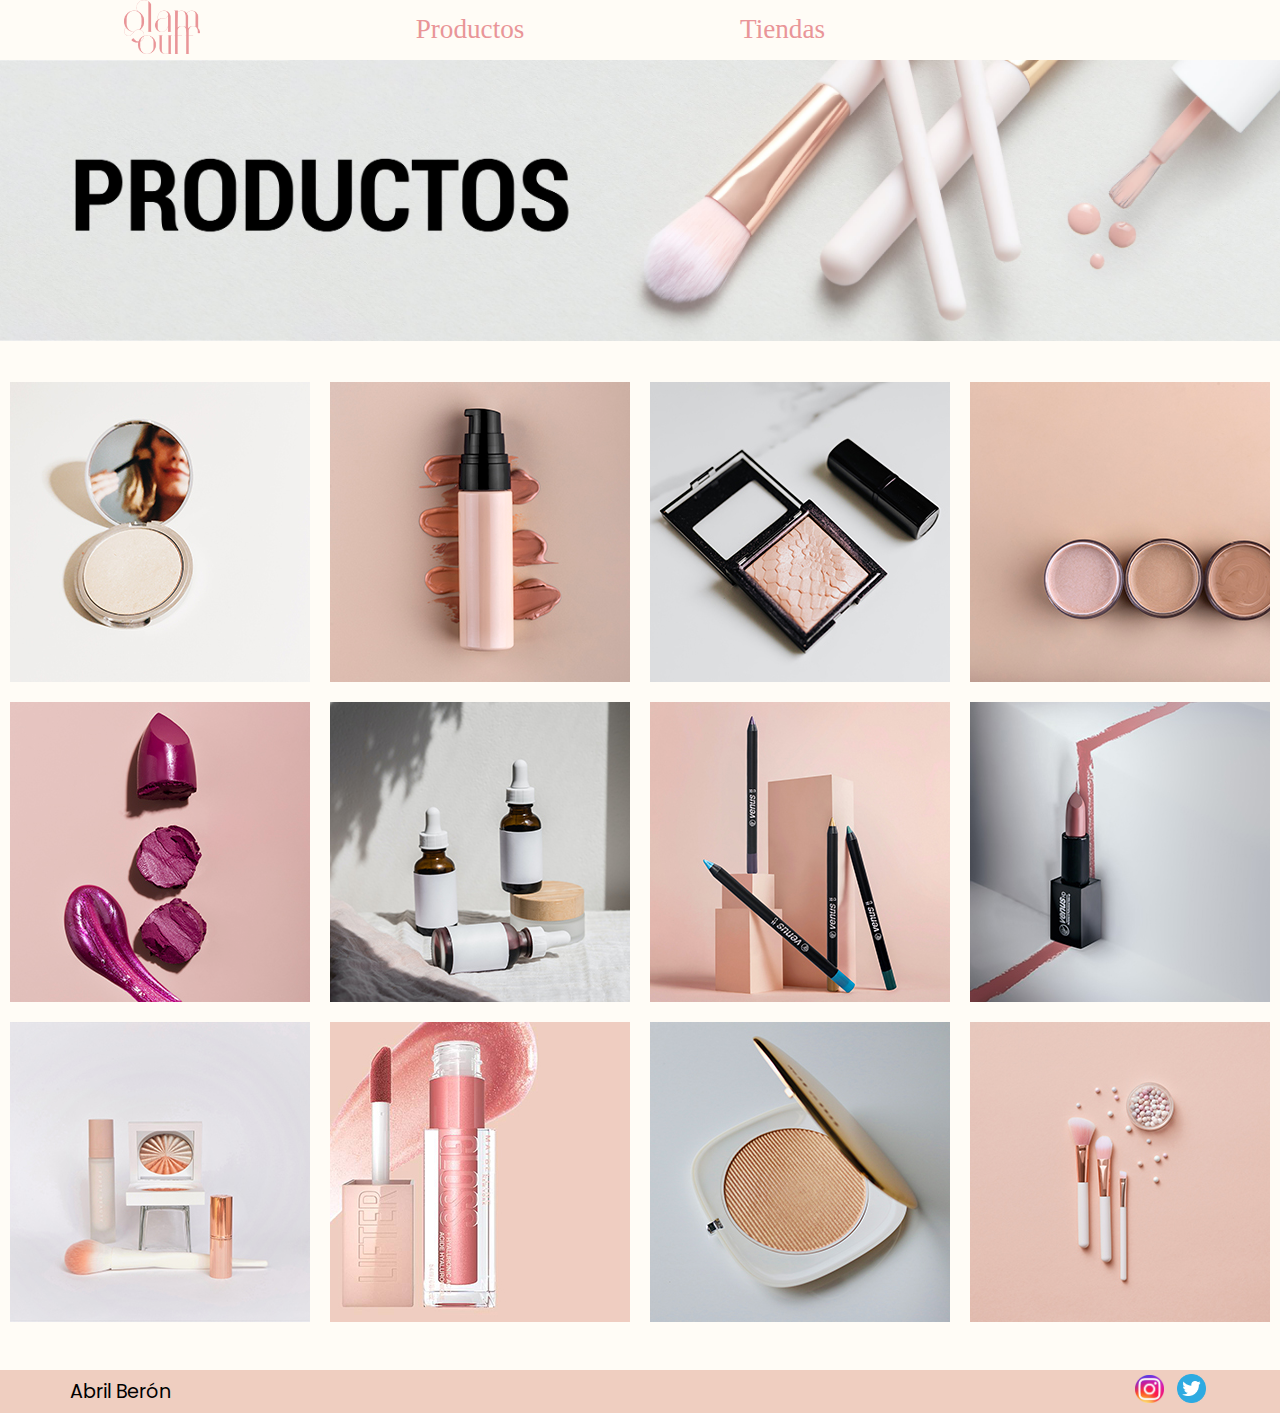
==== productos.html @ c3d4a9b3 "Update productos.html" ====
<!DOCTYPE html>
<html lang="en">
<head>
  <title>Productos</title>
  <meta charset="UTF-8">
  <meta http-equiv="X-UA-Compatible" content="IE=edge">
  <meta name="viewport" content="width=device-width, initial-scale=1.0">
  <link rel="stylesheet" href="https://cdnjs.cloudflare.com/ajax/libs/font-awesome/4.7.0/css/font-awesome.min.css">
  <link href="css/lightbox.css" rel="stylesheet" />
  <link href="css/lightbox.min.css" rel="stylesheet" />
  <link rel="stylesheet" type="text/css" href="css/estilos.css">
</head>

<body>
  <header class="header2">  

    <div class="logo2"><a href="index.html"><img src="imagenes/logo_glam.png" alt="logo"></a></div>

    <nav class="navbar2" id="navegador"> 
      <a href="javascript:void(0);" class="icon" onclick="myFunction()"><i class="fa fa-bars"></i></a>
      
      <ul><li><a class= "productos" href="productos.html">Productos</a></li></ul>
      <ul> <li><a class= "consejos" href="tiendas.html">Tiendas</a></li></ul>
       
     </nav> 

  </header> 

  <section class="main3">

    <div>
      <img class="banner3" src="imagenes/banner2_Mesa de trabajo 1 copia.jpg">
    </div>

    <article>
    <div class="galeria2">
      
        <a class="example-image-link" href="imagenes/normal/foto1.jpg" data-lightbox="example-set" data-title="STUDIO FIX POWDER PLUS FOUNDATION"><img class="example-image" src="imagenes/chicas/opt1.jpg" alt=""/></a>
        <a class="example-image-link" href="imagenes/normal/foto2.jpg" data-lightbox="example-set" data-title="PRO LONGWEAR CONCEALER"><img class="example-image" src="imagenes/chicas/opt10.jpg" alt="" /></a>
        <a class="example-image-link" href="imagenes/normal/foto3.jpg" data-lightbox="example-set" data-title=""><img class="example-image" src="imagenes/chicas/opt5.jpg" alt="" /></a>
        <a class="example-image-link" href="imagenes/normal/foto4.jpg" data-lightbox="example-set" data-title=""><img class="example-image" src="imagenes/chicas/opt12.jpg" alt="" /></a>
        <a class="example-image-link" href="imagenes/normal/foto5.jpg" data-lightbox="example-set" data-title="SUPER STAY VINYL INK"><img class="example-image" src="imagenes/chicas/opt11.jpg" alt=""/></a>
        <a class="example-image-link" href="imagenes/normal/foto6.jpg" data-lightbox="example-set" data-title="LIGHTFUL HYDRATION SKIN LOTION"><img class="example-image" src="imagenes/chicas/opt7.jpg" alt="" /></a>
        <a class="example-image-link" href="imagenes/normal/foto7.jpg" data-lightbox="example-set" data-title="PRO LONGWEAR EYE LINER"><img class="example-image" src="imagenes/chicas/opt9.jpg" alt="" /></a>
        <a class="example-image-link" href="imagenes/normal/foto8.jpg" data-lightbox="example-set" data-title="RETRO MATTE LIPSTICK"><img class="example-image" src="imagenes/chicas/opt8.jpg" alt="" /></a>
        <a class="example-image-link" href="imagenes/normal/foto9.jpg" data-lightbox="example-set" data-title="SKINCARE SET"><img class="example-image" src="imagenes/chicas/opt14.jpg" alt=""/></a>
        <a class="example-image-link" href="imagenes/normal/foto10.jpg" data-lightbox="example-set" data-title="LIFTER GLOSS PINK"><img class="example-image" src="imagenes/chicas/opt13.jpg" alt="" /></a>
        <a class="example-image-link" href="imagenes/normal/foto11.jpg" data-lightbox="example-set" data-title="HIGHLIGHTER 001 CHAMPAGNE"><img class="example-image" src="imagenes/chicas/opt6.jpg" alt="" /></a>
        <a class="example-image-link" href="imagenes/normal/foto12.jpg" data-lightbox="example-set" data-title="SET DE BROCHAS"><img class="example-image" src="imagenes/chicas/opt2.jpg" alt="" /></a>
      
        
    </div>
    </article>
    
  </section>

  <footer class="footer">  
      <div class="firma">
        <p>Abril Berón</p>  
      </div>
        
    <div class="redes">
      <ul class="redes2">
        <a href="#"><img src="imagenes/instagram.png" alt="Instagram"></a>
        <a href="#"><img src="imagenes/twitter.png" alt="Twitter"></a>
      </ul>
    </div>
  
  </footer>

<script src="js/lightbox-plus-jquery.min.js"></script>
</body>
<script type="text/javascript">
  function myFunction(){
      let x = document.getElementById("navegador");
      if (x.className !== "navbar2 responsive") {
          x.className = "navbar2 responsive";
      } else {
          x.className = "navbar2";
      }
  }
</script>
</html>
---- css/estilos.css ----
@import url('https://fonts.googleapis.com/css2?family=Open+Sans&display=swap');
@import url('https://fonts.googleapis.com/css2?family=Poppins:wght@200;300&display=swap');


*{
  box-sizing: border-box;
  margin: 0;
  padding: 0;
}

html{
  height: 100%;
}

body{
  font-family: 'Open Sans', sans-serif;
  font-size: 1.2rem;
  min-height: 100%; 
  background-color: #FFFCF6;
}


.navbar{
  grid-area: navbar;
  flex-direction: row;
}

.main {
  grid-area: main;
  
  display: grid;
	
    grid-template-columns: 50% 50%;
    grid-template-rows: 280px auto;
    grid-template-areas: 

    "slider slider"
    "png caja3";
}

.footer{
  grid-area: footer;
  background-color: #EFCEC0;
  
  display: grid;
	  grid-template-columns: 50% 50%;
    grid-template-areas: 
    "firma redes";
}

a {
    text-decoration: none;
}


nav ul li a {
    color: #E99598;
    font-size: 1.7rem;
    font-family: 'Cormorant', serif;
    font-weight: lighter;
    align-items: center;
}

.navbar2 a:hover {
    color:#F5E1CE;
}

.navbar {
    padding: 0px;
    align-items: center;
    text-align: center;
    
    
    display: grid;
	  grid-template-columns: 50% 50%;
    grid-template-areas: 
    "productos consejos";
}

.productos {
  grid-area: productos;
}

.consejos {
  grid-area: consejos;
  margin-right: 100%;
}

nav ul li {
    display: contents;
    text-align: center;
}

.slider {
    text-align: center;
    justify-content: center;
    
    display: block;
    width: 100%;
    
    align-items: center;
    grid-area: slider;
}

.maquillaje {
  width: 1300px;
}

.png {
  
  grid-area: png;
 margin-left: auto;
}

.png img {
  width: 45%;
 
}

.caja3 {
  grid-area: caja3;
  
}

.info {
  width: 56%;
  margin-top: 3em;
}

h2 {
  text-align: left;
  font-family: 'Cormorant', serif;
  color: #E99598;
  font-size: 2em;
  font-weight: lighter;
}

.texto1{
  color: black;
  font-size: 18px;
  font-family: 'Poppins', sans-serif;
  text-align: justify;
  margin-top: 15px;
  margin-bottom: 5px;
   
}


.redes {
  grid-area: redes;
 
}

.redes2 {
  float: right;
  margin-right: 70px;
}

footer {
    display: block;
    align-items: center;
}

.firma {
  grid-area: firma;
  float: left;
  margin-left: 70px;
  font-family: 'Poppins', sans-serif;
}

p {
  display: inline-block;
}

footer div ul a img {
    max-width: 1.8rem;
    width: 100%;
    height: auto;
    margin: 4px;
}



.banner3 {
  width: 100%;
}

.maps {
  text-align: center;
  justify-content: center;
  margin-top: 20px;
}

.main3 {
  display: flex;
  flex-direction: column;
}


.header2{
  padding: 0px;
  align-items: center;
  text-align: center;
  height: fit-content;
  
  display: grid;
  grid-template-columns: 200px auto;
  grid-template-areas: 
  "logo navbar";
}

.logo2 {
  grid-area: logo;
  width: 38%;
  margin-left: auto;
}

.logo2 a img{
  width: 100%;
}

.navbar2{
  grid-area: navbar;
  padding: 0px;
  align-items: center;
  text-align: center;
  
  
  display: grid;
  grid-template-columns: 50% 50%;
  grid-template-areas: 
  "productos consejos";
}


.formulario {
  margin-top: 2%;
  text-align: center;
  justify-content: center;
  display: block;
}

input[type="text"] {
  width: 22%;
  height: 33px;
  border-radius: 4px;
  
}

label{
  font-family: 'Cormorant', serif;
  font-weight: lighter;
  font-size: 25px;
  
}

button{
  width: 9%;
  height: 33px;
  font-size: 17px;
  font-family: 'Poppins', sans-serif;
  background-color: #EFCEC0;
  border-radius: 4px;
}

button:hover {
  color:#F5E1CE;
}


.icon {
  display: none;
}

.galeria2 {

  margin: 0;
  padding: 0;
  width: 100%;
  list-style: none;
  display: flex;
  justify-content: center;
  flex-wrap: wrap;
  margin-top: 25px;
  margin-bottom: 3%;
}

.galeria2 img {
    display: block;
    margin: 10px;
}
















@media (min-width: 576px) and (max-width: 767px) {
    .fa-navicon:before, .fa-reorder:before, .fa-bars:before {
        content: "\f0c9";
        color: #E99598;
        font-size: 27px;
    }

    header {
      flex-wrap: wrap;
      }
  
      nav ul {
          display: none;
      }
  
      .icon { 
          display: block; 
          text-align: center;
          margin-left: auto;
          margin-right: 35%;
      }
  
      header a {
          flex: 1 0 50%;
      }
  
      header nav {
          flex-basis: 100%;
      }
  
      nav.responsive ul {
          display: flex;
          flex-direction: column;
          width: 100%;
          text-align: justify;
      }
  
      #navegador ul li {
          margin: 6px;
      }
  
      header ul li a {
          font-size: 1rem;
          margin-left: -15px;
      }


    .consejos {
      margin-right: 0%;
    }

   
  
  .logo2 {
    grid-area: logo;
    margin: auto;
  }
  
  .logo2 a img{
    width: 100%;
  }

  .header2{
    padding: 0px;
    align-items: center;
    text-align: center;
    height: fit-content;
    
    display: grid;
    grid-template-columns: 300px auto;
    grid-template-areas: 
    "logo navbar";
  }
  
  .navbar2 {
    grid-area: navbar;
    padding: 0px;
    align-items: center;
    text-align: center;
    
    
    display: grid;
    grid-template-columns: 100%;
    grid-template-areas: 
    "productos"
    "consejos";
  }  

  
  .contenedor{

    grid-template: 
    "header" auto
    "main"  auto
    "footer"  120px /
    100%;
  }
 


  .main {
    grid-area: main;
    
    display: grid;
    column-gap: 5px;
      grid-template-columns: 100%;
      grid-template-rows: 280px auto;
      grid-template-areas: 
  
      "slider"
      "caja3"
      "png";
  }
  
  .footer{
    grid-area: footer;
    background-color: #EFCEC0;
    
    display: grid;
      grid-template-columns: 100%;
      grid-template-areas: 
      "firma"
      "redes";
      place-items: center;
  }
  
  a {
      text-decoration: none;
  }
  
 
  
  nav ul li {
      display: contents;
      text-align: center;
  }
  
  .slider {
      text-align: center;
      justify-content: center;
      
      display: block;
      width: 100%;
      
      align-items: center;
      grid-area: slider;
  }
  
  .maquillaje {
    width: 1341px;
  }

  .png {
  
    grid-area: png;
    margin-left: auto;
    width: 90%;
  }
  
  .png img {
    width: 100%;
    margin-right: 0px;
    display: grid;
  }


  .caja3 {
    grid-area: caja3;
    
  }
  
  .info {
    width: 100%;
    margin-top: 1em;
  }
  
  h2 {
    text-align: center;
    font-size: 60px;
  }
  
  .texto1{
    color: black;
    font-size: 23px;
    font-family: 'Poppins', sans-serif;
    text-align: justify;
    width: 100%;
    padding-left: 50px;
    padding-right: 50px;
    margin-top: 25px;
    margin-bottom: 35px;
    
  }
  
  
  .redes {
    grid-area: redes;
   
  }
  
  .redes2 {
    float: none;
    margin-right: 0px;
  }
  
  footer {
      display: block;
      align-items: center;
  }
  
  .firma {
    grid-area: firma;
    float: none;
    margin-left: 0px;
    font-family: 'Poppins', sans-serif;
    font-size: 29px;
    margin-top: 7px;
  }
  
  footer div ul a img {
      max-width: 3rem;
      width: 100%;
      height: auto;
      margin: 4px;
  }

  .galeria2 div {
    display: flex;
    flex-direction: column;
    text-align: center;
    
  }


  .banner3 {
    width: 100%;
  }
  
  .maps {
    text-align: center;
    justify-content: center;
    margin-top: 20px;
  }
  
  .main3 {
    display: flex;
    flex-direction: column;
  }
  
  


  .formulario {
    margin-top: 5%;
    text-align: center;
    justify-content: center;
    display: flex;
    flex-direction: column;
    vertical-align: center;
    align-items: center;
    margin-bottom: 4%;
  }
  
  input[type="text"] {
    width: 100%;
    height: 37px;
    border-radius: 4px;
    display: flex;
    margin: 0px;
    margin-bottom: 2%;
    margin-top: 2%;
  }
  
  label{
    font-family: 'Cormorant', serif;
    font-weight: lighter;
    font-size: 29px;
  }
  
  button{
    width: 33%;
    height: 37px;
    font-size: 20px;
    font-family: 'Poppins', sans-serif;
    background-color: #EFCEC0;
    border-radius: 4px;
    text-align: center;
  }



}






@media (min-width: 768px) and (max-width: 991px){

  .contenedor{

    grid-template: 
    "header   navbar"   80px
    "main    main"     auto
    "footer   footer"   50px /
     30%    70%;
  }

  .main {
    grid-area: main;
    
    display: grid;
    
      grid-template-columns: 40% 60%;
      grid-template-rows: 280px auto;
      column-gap: 10px;
      grid-template-areas: 
  
      "slider slider"
      "png caja3";
  }

  .logo {
    width: 100px;
    margin: 3px;
    float: right;
    margin-right: 20px;
  }
  
  
  nav ul li a {
      color: #E99598;
      font-size: 1.7rem;
      
  }
  
  .navbar a:hover {
      color:#F5E1CE;
  }
  
  .navbar {
      padding: 1.1rem;
      align-items: center;
      text-align: center;
      font-family: 'Martel', serif;
      
      display: grid;
      grid-template-columns: 50% 50%;
      grid-template-areas: 
      "productos consejos";
  }
  
  .productos {
    grid-area: productos;
  }
  .consejos {
    grid-area: consejos;
    float: left;
  }
  
  nav ul li {
      display: contents;
      text-align: center;
  }
  
  .slider {
      text-align: center;
      justify-content: center;
      
      display: block;
      width: 100%;
      
      align-items: center;
      grid-area: slider;
  }
  
  .maquillaje {
    width: 1300px;
  }
  
  .png {
    
    grid-area: png;
   
  }
  
  .png img {
    width: 100%;
    display: grid;
  }
  
  .caja3 {
    grid-area: caja3;
    display: inline-grid;
    align-items: center;

  }
  
  .info {
    width: 87%;
    margin-top: 0px;
  }
  
  .titulo {
    text-align: left;
  
  }
  
  .texto1{
    color: black;
    font-size: 18px;
    font-family: 'Poppins', sans-serif;
    text-align: justify;
    
    margin-top: 15px;
    margin-bottom: 5px;
  }
  
  
  .redes {
    grid-area: redes;
   
  }
  
  .redes2 {
    float: right;
    margin-right: 70px;
  }
  
  footer {
      display: block;
      align-items: center;
      
     
  }
  
  .firma {
    grid-area: firma;
    float: left;
    margin-left: 70px;
    font-family: 'Poppins', sans-serif;
  }
  
  p {
    display: inline-block;
  }
  
  footer div ul a img {
      max-width: 1.8rem;
      width: 100%;
      height: auto;
      margin: 4px;
  }
  

  

  .banner3 {
    width: 100%;
  }

  .maps {
    text-align: center;
    justify-content: center;
    margin-top: 20px;
  }

  .main3 {
    display: flex;
    flex-direction: column;
  }


  .header2{
    padding: 0px;
    align-items: center;
    text-align: center;
    height: fit-content;
    
    display: grid;
    grid-template-columns: 25% 75%;
    grid-template-areas: 
    "logo navbar";
  }

  .logo2 {
    grid-area: logo;
    width: 38%;
    margin-left: auto;
  }

  .logo2 a img{
    width: 100%;
  }

  .navbar2{
    grid-area: navbar;
    padding: 0px;
    align-items: center;
    text-align: center;
    
    
    display: grid;
    grid-template-columns: 50% 50%;
    grid-template-areas: 
    "productos consejos";
  }


  .formulario {
    margin-top: 2%;
    text-align: center;
    justify-content: center;
    display: block;
  }

  input[type="text"] {
    width: 37%;
    height: 35px;
    border-radius: 4px;
    
  }

  label{
    font-family: 'Cormorant', serif;
    font-weight: lighter;
    font-size: 28px;
    
  }

  button{
    width: 11%;
    height: 33px;
    font-size: 17px;
    font-family: 'Poppins', sans-serif;
    background-color: #EFCEC0;
    border-radius: 4px;
  }




  .galeria2 {

    margin: 0;
    padding: 0;
    width: 100%;
    list-style: none;
    display: flex;
    justify-content: center;
    flex-wrap: wrap;
    margin-top: 25px;
  }

  .galeria2 img {
      display: block;
      margin: 10px;
  }

}


@media (min-width: 992px) and (max-width: 1999px) {

  .contenedor{
    grid-template: 
    "header   navbar  navbar"  60px
    "main   main    main"  auto
    "footer   footer  footer"   40px /
     200px    auto  400px;
  }

  /*.logo {
    width: 38%;
    margin: 3px;
    float: right;
    margin-right: 20px;
  }*/

  .maquillaje {
    width: 1300px;
  }

  .charlotte {
    width: 45%;
    height: auto;
    text-align: center;
    float: right;
    margin-right: 2em;
  }
}
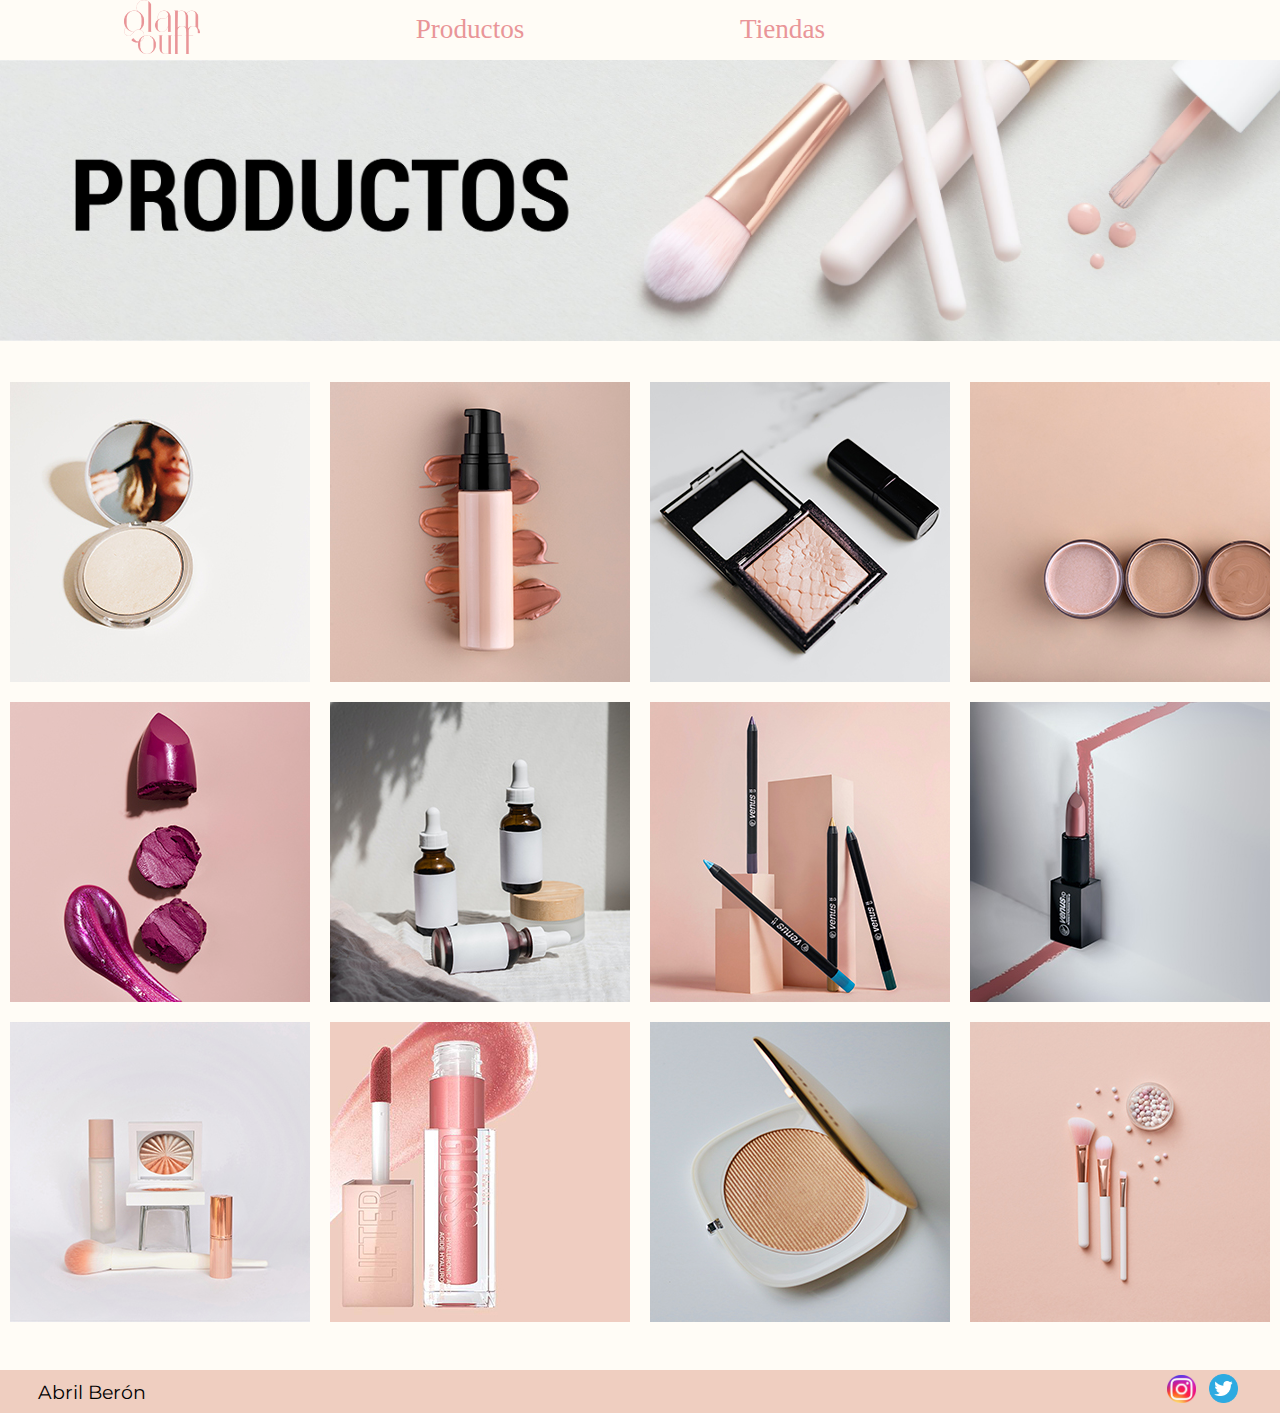
==== commit ec9c3268: "footer" ====
--- a/productos.html
+++ b/productos.html
@@ -37,8 +37,8 @@
       
         <a class="example-image-link" href="imagenes/normal/foto1.jpg" data-lightbox="example-set" data-title="STUDIO FIX POWDER PLUS FOUNDATION"><img class="example-image" src="imagenes/chicas/opt1.jpg" alt=""/></a>
         <a class="example-image-link" href="imagenes/normal/foto2.jpg" data-lightbox="example-set" data-title="PRO LONGWEAR CONCEALER"><img class="example-image" src="imagenes/chicas/opt10.jpg" alt="" /></a>
-        <a class="example-image-link" href="imagenes/normal/foto3.jpg" data-lightbox="example-set" data-title=""><img class="example-image" src="imagenes/chicas/opt5.jpg" alt="" /></a>
-        <a class="example-image-link" href="imagenes/normal/foto4.jpg" data-lightbox="example-set" data-title=""><img class="example-image" src="imagenes/chicas/opt12.jpg" alt="" /></a>
+        <a class="example-image-link" href="imagenes/normal/foto3.jpg" data-lightbox="example-set" data-title="MASTER CHROME™ METALLIC HIGHLIGHTER"><img class="example-image" src="imagenes/chicas/opt5.jpg" alt="" /></a>
+        <a class="example-image-link" href="imagenes/normal/foto4.jpg" data-lightbox="example-set" data-title="EYE SHADOW PALETTE NUDES"><img class="example-image" src="imagenes/chicas/opt12.jpg" alt="" /></a>
         <a class="example-image-link" href="imagenes/normal/foto5.jpg" data-lightbox="example-set" data-title="SUPER STAY VINYL INK"><img class="example-image" src="imagenes/chicas/opt11.jpg" alt=""/></a>
         <a class="example-image-link" href="imagenes/normal/foto6.jpg" data-lightbox="example-set" data-title="LIGHTFUL HYDRATION SKIN LOTION"><img class="example-image" src="imagenes/chicas/opt7.jpg" alt="" /></a>
         <a class="example-image-link" href="imagenes/normal/foto7.jpg" data-lightbox="example-set" data-title="PRO LONGWEAR EYE LINER"><img class="example-image" src="imagenes/chicas/opt9.jpg" alt="" /></a>
@@ -46,7 +46,7 @@
         <a class="example-image-link" href="imagenes/normal/foto9.jpg" data-lightbox="example-set" data-title="SKINCARE SET"><img class="example-image" src="imagenes/chicas/opt14.jpg" alt=""/></a>
         <a class="example-image-link" href="imagenes/normal/foto10.jpg" data-lightbox="example-set" data-title="LIFTER GLOSS PINK"><img class="example-image" src="imagenes/chicas/opt13.jpg" alt="" /></a>
         <a class="example-image-link" href="imagenes/normal/foto11.jpg" data-lightbox="example-set" data-title="HIGHLIGHTER 001 CHAMPAGNE"><img class="example-image" src="imagenes/chicas/opt6.jpg" alt="" /></a>
-        <a class="example-image-link" href="imagenes/normal/foto12.jpg" data-lightbox="example-set" data-title="SET DE BROCHAS"><img class="example-image" src="imagenes/chicas/opt2.jpg" alt="" /></a>
+        <a class="example-image-link" href="imagenes/normal/foto12.jpg" data-lightbox="example-set" data-title="BRUSH BLUSH SET"><img class="example-image" src="imagenes/chicas/opt2.jpg" alt="" /></a>
       
         
     </div>
@@ -55,18 +55,19 @@
   </section>
 
   <footer class="footer">  
-      <div class="firma">
-        <p>Abril Berón</p>  
-      </div>
-        
-    <div class="redes">
-      <ul class="redes2">
-        <a href="#"><img src="imagenes/instagram.png" alt="Instagram"></a>
-        <a href="#"><img src="imagenes/twitter.png" alt="Twitter"></a>
-      </ul>
+    <div class="firma">
+      <p class="nombre">Abril Berón</p>  
     </div>
-  
-  </footer>
+      
+  <div class="redes">
+    <ul class="redes2">
+      <a href="#"><img src="imagenes/instagram.png" alt="Instagram"></a>
+      <a href="#"><img src="imagenes/twitter.png" alt="Twitter"></a>
+    </ul>
+  </div>
+ 
+</footer>
+
 
 <script src="js/lightbox-plus-jquery.min.js"></script>
 </body>
--- a/css/estilos.css
+++ b/css/estilos.css
@@ -1,5 +1,6 @@
 @import url('https://fonts.googleapis.com/css2?family=Open+Sans&display=swap');
 @import url('https://fonts.googleapis.com/css2?family=Poppins:wght@200;300&display=swap');
+@import url('https://fonts.googleapis.com/css2?family=Montserrat:wght@300;400;500&display=swap');
 
 
 *{
@@ -30,7 +31,7 @@
   
   display: grid;
 	
-    grid-template-columns: 50% 50%;
+    grid-template-columns: 40% 60%;
     grid-template-rows: 280px auto;
     grid-template-areas: 
 
@@ -109,11 +110,11 @@
 .png {
   
   grid-area: png;
- margin-left: auto;
+  margin-left: auto;
 }
 
 .png img {
-  width: 45%;
+  width: 100%;
  
 }
 
@@ -138,39 +139,44 @@
 .texto1{
   color: black;
   font-size: 18px;
-  font-family: 'Poppins', sans-serif;
+  font-family: 'Montserrat', sans-serif;
+  font-weight: 400;
   text-align: justify;
   margin-top: 15px;
   margin-bottom: 5px;
    
 }
 
+footer {
+  display: block;
+  align-items: center;
+}
+
 
 .redes {
   grid-area: redes;
+  margin-left: auto;
  
 }
 
 .redes2 {
-  float: right;
-  margin-right: 70px;
-}
-
-footer {
-    display: block;
-    align-items: center;
-}
+  float: none;
+  margin-right: 2em;
+}
+
 
 .firma {
   grid-area: firma;
-  float: left;
-  margin-left: 70px;
-  font-family: 'Poppins', sans-serif;
-}
-
-p {
+  margin-right: auto;
+  font-family: 'Montserrat', sans-serif;
+}
+
+.nombre {
   display: inline-block;
-}
+  margin-left: 2em;
+}
+
+
 
 footer div ul a img {
     max-width: 1.8rem;
@@ -234,10 +240,11 @@
 
 
 .formulario {
-  margin-top: 2%;
+  margin-top: 3%;
   text-align: center;
   justify-content: center;
   display: block;
+  margin-bottom: 2%;
 }
 
 input[type="text"] {
@@ -248,9 +255,9 @@
 }
 
 label{
-  font-family: 'Cormorant', serif;
-  font-weight: lighter;
-  font-size: 25px;
+  font-family: 'Montserrat', sans-serif;
+  font-weight: 500;
+  font-size: 20px;
   
 }
 
@@ -258,7 +265,8 @@
   width: 9%;
   height: 33px;
   font-size: 17px;
-  font-family: 'Poppins', sans-serif;
+  font-family: 'Montserrat', sans-serif;
+  
   background-color: #EFCEC0;
   border-radius: 4px;
 }
@@ -305,7 +313,7 @@
 
 
 
-@media (min-width: 576px) and (max-width: 767px) {
+@media (max-width: 767px) {
     .fa-navicon:before, .fa-reorder:before, .fa-bars:before {
         content: "\f0c9";
         color: #E99598;
@@ -393,17 +401,6 @@
     "consejos";
   }  
 
-  
-  .contenedor{
-
-    grid-template: 
-    "header" auto
-    "main"  auto
-    "footer"  120px /
-    100%;
-  }
- 
-
 
   .main {
     grid-area: main;
@@ -411,7 +408,8 @@
     display: grid;
     column-gap: 5px;
       grid-template-columns: 100%;
-      grid-template-rows: 280px auto;
+      grid-template-rows: 150px auto;
+      row-gap: 5px;
       grid-template-areas: 
   
       "slider"
@@ -454,14 +452,15 @@
   }
   
   .maquillaje {
-    width: 1341px;
+    width: 100%;
   }
 
   .png {
   
     grid-area: png;
     margin-left: auto;
-    width: 90%;
+    margin-right: auto;
+    width: 70%;
   }
   
   .png img {
@@ -489,7 +488,8 @@
   .texto1{
     color: black;
     font-size: 23px;
-    font-family: 'Poppins', sans-serif;
+    font-family: 'Montserrat', sans-serif;
+    font-weight: 400;
     text-align: justify;
     width: 100%;
     padding-left: 50px;
@@ -501,8 +501,8 @@
   
   
   .redes {
-    grid-area: redes;
-   
+   grid-area: redes;
+   margin: auto;
   }
   
   .redes2 {
@@ -510,20 +510,29 @@
     margin-right: 0px;
   }
   
-  footer {
-      display: block;
-      align-items: center;
-  }
-  
+ 
+  .nombre {
+    grid-area: firma;
+    margin: auto;
+    font-size: 25px;
+    margin-top: 7px;
+  }
+  
+  p {
+    margin-left: 0px;
+  }
+
   .firma {
     grid-area: firma;
-    float: none;
-    margin-left: 0px;
-    font-family: 'Poppins', sans-serif;
-    font-size: 29px;
-    margin-top: 7px;
-  }
-  
+    margin-right: 0px;
+    font-family: 'Montserrat', sans-serif;
+  }
+  
+  footer {
+    display: block;
+    align-items: center;
+}
+
   footer div ul a img {
       max-width: 3rem;
       width: 100%;
@@ -579,16 +588,16 @@
   }
   
   label{
-    font-family: 'Cormorant', serif;
-    font-weight: lighter;
-    font-size: 29px;
+    font-family: 'Montserrat', sans-serif;
+    font-weight: 500;
+    font-size: 24px;
   }
   
   button{
     width: 33%;
     height: 37px;
     font-size: 20px;
-    font-family: 'Poppins', sans-serif;
+    font-family: 'Montserrat', sans-serif;
     background-color: #EFCEC0;
     border-radius: 4px;
     text-align: center;
@@ -620,8 +629,9 @@
     display: grid;
     
       grid-template-columns: 40% 60%;
-      grid-template-rows: 280px auto;
-      column-gap: 10px;
+      grid-template-rows: 200px auto;
+      row-gap: 10px;
+      column-gap: 40px;
       grid-template-areas: 
   
       "slider slider"
@@ -683,18 +693,20 @@
   }
   
   .maquillaje {
-    width: 1300px;
+    width: 100%;
   }
   
   .png {
     
     grid-area: png;
-   
+   margin-left: auto;
+   width: 90%;
   }
   
   .png img {
     width: 100%;
     display: grid;
+    margin-left: auto;
   }
   
   .caja3 {
@@ -705,7 +717,7 @@
   }
   
   .info {
-    width: 87%;
+    width: 85%;
     margin-top: 0px;
   }
   
@@ -717,7 +729,8 @@
   .texto1{
     color: black;
     font-size: 18px;
-    font-family: 'Poppins', sans-serif;
+    font-family: 'Montserrat', sans-serif;
+    font-weight: 400;
     text-align: justify;
     
     margin-top: 15px;
@@ -727,13 +740,15 @@
   
   .redes {
     grid-area: redes;
+    margin-left: auto;
    
   }
   
   .redes2 {
-    float: right;
-    margin-right: 70px;
-  }
+    float: none;
+    margin-right: 2em;
+  }
+  
   
   footer {
       display: block;
@@ -744,13 +759,13 @@
   
   .firma {
     grid-area: firma;
-    float: left;
-    margin-left: 70px;
-    font-family: 'Poppins', sans-serif;
-  }
-  
-  p {
+    margin-right: auto;
+    font-family: 'Montserrat', sans-serif;
+  }
+  
+  .nombre {
     display: inline-block;
+    margin-left: 2em;
   }
   
   footer div ul a img {
@@ -816,31 +831,32 @@
 
 
   .formulario {
-    margin-top: 2%;
+    margin-top: 4%;
     text-align: center;
     justify-content: center;
     display: block;
+    margin-bottom: 6%;
   }
 
   input[type="text"] {
-    width: 37%;
+    width: 42%;
     height: 35px;
     border-radius: 4px;
     
   }
 
   label{
-    font-family: 'Cormorant', serif;
-    font-weight: lighter;
-    font-size: 28px;
+    font-family: 'Montserrat', sans-serif;
+    font-weight: 500;
+    font-size: 25px;
     
   }
 
   button{
     width: 11%;
-    height: 33px;
+    height: 35px;
     font-size: 17px;
-    font-family: 'Poppins', sans-serif;
+    font-family: 'Montserrat', sans-serif;
     background-color: #EFCEC0;
     border-radius: 4px;
   }
@@ -868,7 +884,7 @@
 }
 
 
-@media (min-width: 992px) and (max-width: 1999px) {
+@media (min-width: 992px) and (max-width: 1299px) {
 
   .contenedor{
     grid-template: 
@@ -878,25 +894,178 @@
      200px    auto  400px;
   }
 
-  /*.logo {
-    width: 38%;
-    margin: 3px;
-    float: right;
-    margin-right: 20px;
-  }*/
+  .main {
+    grid-area: main;
+    
+    display: grid;
+    
+      grid-template-columns: 40% 60%;
+      grid-template-rows: 250px auto;
+      column-gap: 50px;
+      grid-template-areas: 
+  
+      "slider slider"
+      "png caja3";
+  }
 
   .maquillaje {
-    width: 1300px;
-  }
-
-  .charlotte {
-    width: 45%;
-    height: auto;
-    text-align: center;
-    float: right;
-    margin-right: 2em;
-  }
-}
-
-
-
+    width: 100%;
+  }
+
+  .png {
+    
+    grid-area: png;
+   margin-left: auto;
+   width: 65%;
+  }
+  
+  .png img {
+    width: 100%;
+    display: grid;
+    margin-left: auto;
+  }
+  .info {
+    width: 70%;
+   margin-top: 4%;
+  }
+
+  .firma {
+    grid-area: firma;
+    margin-right: auto;
+    font-family: 'Montserrat', sans-serif;
+  }
+  
+  .nombre {
+    display: inline-block;
+    margin-left: 2em;
+  }
+  
+}
+
+@media (min-width: 1300px) and (max-width: 1999px) {
+  .main {
+    grid-area: main;
+    
+    display: grid;
+    
+      grid-template-columns: 40% 60%;
+      grid-template-rows: 280px auto;
+      row-gap: 20px;
+      column-gap: 50px;
+      grid-template-areas: 
+  
+      "slider slider"
+      "png caja3";
+  }
+
+  
+  .footer{
+    grid-area: footer;
+    background-color: #EFCEC0;
+    
+    display: grid;
+      grid-template-columns: 50% 50%;
+      grid-template-areas: 
+      "firma redes";
+  }
+  
+  a {
+      text-decoration: none;
+  }
+  
+  
+  nav ul li a {
+      color: #E99598;
+      font-size: 1.7rem;
+      font-family: 'Cormorant', serif;
+      font-weight: lighter;
+      align-items: center;
+  }
+  
+  .navbar2 a:hover {
+      color:#F5E1CE;
+  }
+  
+  .navbar {
+      padding: 0px;
+      align-items: center;
+      text-align: center;
+      
+      
+      display: grid;
+      grid-template-columns: 50% 50%;
+      grid-template-areas: 
+      "productos consejos";
+  }
+  
+  .productos {
+    grid-area: productos;
+  }
+  
+  .consejos {
+    grid-area: consejos;
+    margin-right: 100%;
+  }
+  
+  nav ul li {
+      display: contents;
+      text-align: center;
+  }
+  
+  .slider {
+      text-align: center;
+      justify-content: center;
+      
+      display: block;
+      width: 100%;
+      
+      align-items: center;
+      grid-area: slider;
+  }
+  
+  .maquillaje {
+    width: 100%;
+  }
+  
+  .png {
+    
+    grid-area: png;
+   margin-left: auto;
+   width: 50%;
+  }
+  
+  .png img {
+    width: 100%;
+    display: grid;
+    margin-left: auto;
+  }
+  
+  .caja3 {
+    grid-area: caja3;
+    
+  }
+  
+  .info {
+    width: 50%;
+    margin-top: 1em;
+  }
+  
+  h2 {
+    text-align: left;
+    font-family: 'Cormorant', serif;
+    color: #E99598;
+    font-size: 2em;
+    font-weight: lighter;
+  }
+  
+  .texto1{
+    color: black;
+    font-size: 18px;
+    font-family: 'Montserrat', sans-serif;
+    font-weight: 400;
+    text-align: justify;
+    margin-top: 15px;
+    margin-bottom: 5px;
+     
+  }
+}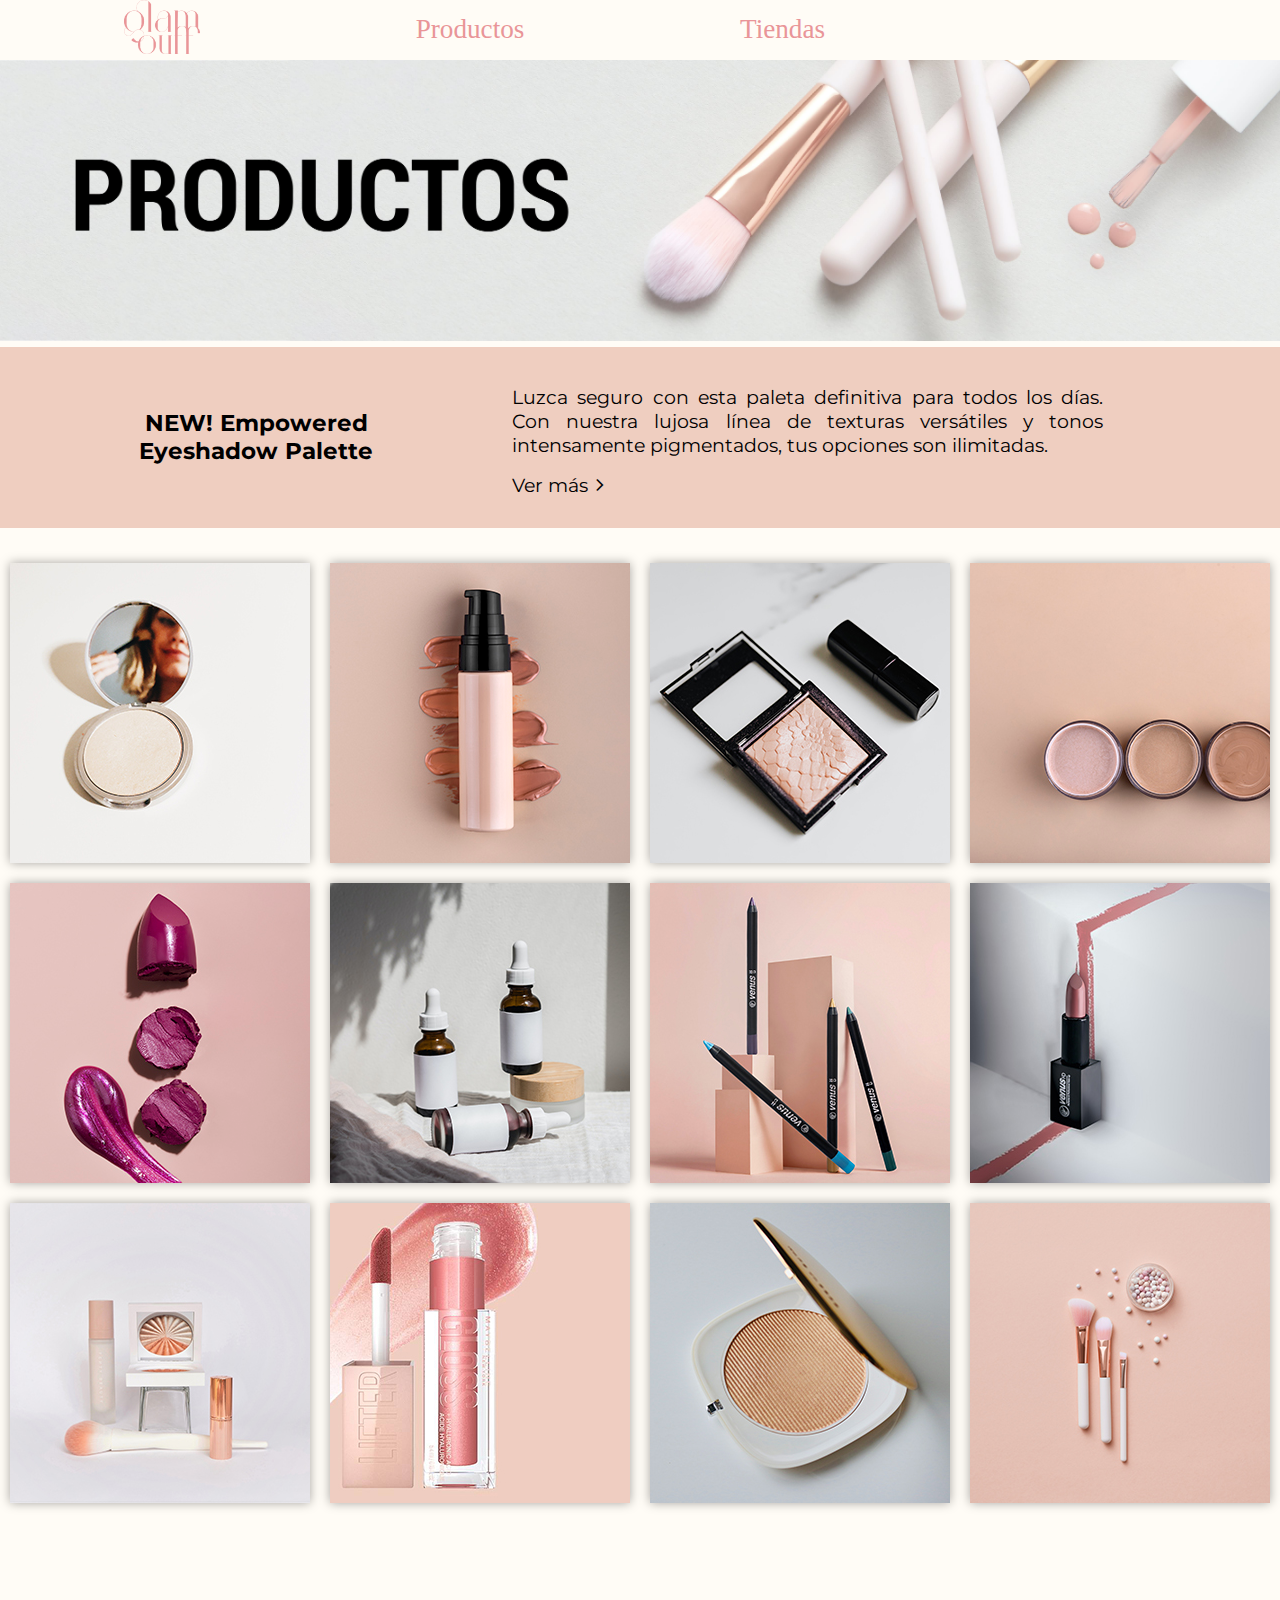
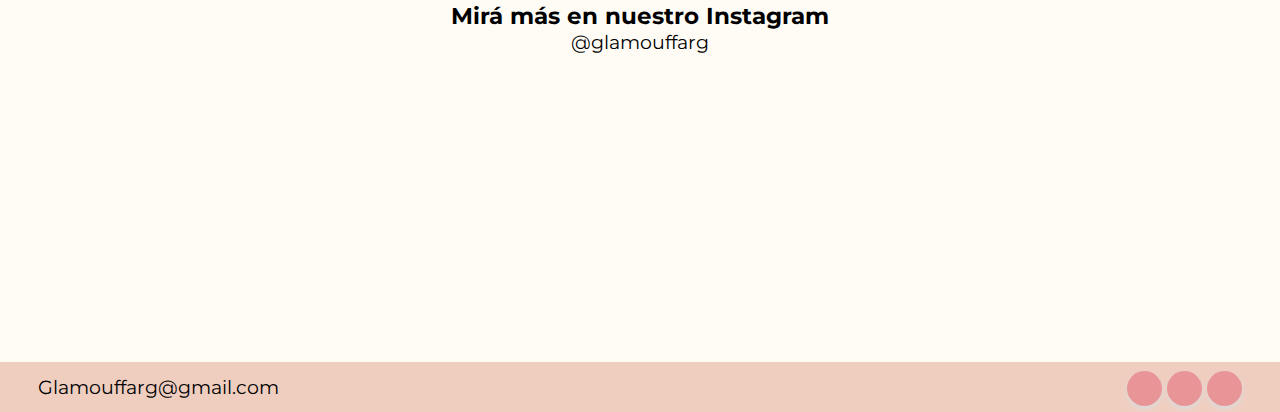
==== commit 82c51988: "commit2" ====
--- a/productos.html
+++ b/productos.html
@@ -6,6 +6,10 @@
   <meta http-equiv="X-UA-Compatible" content="IE=edge">
   <meta name="viewport" content="width=device-width, initial-scale=1.0">
   <link rel="stylesheet" href="https://cdnjs.cloudflare.com/ajax/libs/font-awesome/4.7.0/css/font-awesome.min.css">
+  <link rel="stylesheet" href="https://fonts.googleapis.com/css2?family=Material+Symbols+Outlined:opsz,wght,FILL,GRAD@48,400,0,0" />
+  <link rel="stylesheet" href="https://use.fontawesome.com/releases/v5.8.1/css/all.css"
+        integrity="sha384-50oBUHEmvpQ+1lW4y57PTFmhCaXp0ML5d60M1M7uH2+nqUivzIebhndOJK28anvf" crossorigin="anonymous">
+  
   <link href="css/lightbox.css" rel="stylesheet" />
   <link href="css/lightbox.min.css" rel="stylesheet" />
   <link rel="stylesheet" type="text/css" href="css/estilos.css">
@@ -33,6 +37,16 @@
     </div>
 
     <article>
+      
+      <div class="new">
+        <p class="cajaa">NEW! Empowered Eyeshadow Palette</p>
+        <div class="cajab">
+          <p class="newtexto">Luzca seguro con esta paleta definitiva para todos los días. Con nuestra lujosa línea de texturas versátiles y tonos intensamente pigmentados, tus opciones son ilimitadas.</p>
+          <a class="ver2" href="productos.html"><P class="ver2icono">Ver más<span class="material-symbols-outlined">chevron_right</span></P></a>
+        </div>
+      </div>
+     
+
     <div class="galeria2">
       
         <a class="example-image-link" href="imagenes/normal/foto1.jpg" data-lightbox="example-set" data-title="STUDIO FIX POWDER PLUS FOUNDATION"><img class="example-image" src="imagenes/chicas/opt1.jpg" alt=""/></a>
@@ -49,20 +63,29 @@
         <a class="example-image-link" href="imagenes/normal/foto12.jpg" data-lightbox="example-set" data-title="BRUSH BLUSH SET"><img class="example-image" src="imagenes/chicas/opt2.jpg" alt="" /></a>
       
         
-    </div>
+      </div>
+
+      <div class="instagram">
+        <p class="caption">Mirá más en nuestro Instagram</p>
+        <a href="productos.html"><P class="cuenta" >@glamouffarg</P></a>
+        <!-- SnapWidget -->
+<iframe src="https://snapwidget.com/embed/1013788" class="snapwidget-widget" allowtransparency="true" frameborder="0" scrolling="no" style="border:none; overflow:hidden;  width:600px; height:200px"></iframe>
+      </div>
+
     </article>
     
   </section>
 
   <footer class="footer">  
     <div class="firma">
-      <p class="nombre">Abril Berón</p>  
+      <p class="nombre">Glamouffarg@gmail.com </p>  
     </div>
       
   <div class="redes">
     <ul class="redes2">
-      <a href="#"><img src="imagenes/instagram.png" alt="Instagram"></a>
-      <a href="#"><img src="imagenes/twitter.png" alt="Twitter"></a>
+      <a href="#" class="facebook" target="_blank"><i class="fab fa-facebook-f"></i></a>
+      <a href="#" class="instagram"><i class="fab fa-instagram"></i></a>
+      <a href="#" class="twitter" ><i class="fab fa-twitter"></i></a>
     </ul>
   </div>
  
--- a/css/estilos.css
+++ b/css/estilos.css
@@ -1,13 +1,206 @@
 @import url('https://fonts.googleapis.com/css2?family=Open+Sans&display=swap');
 @import url('https://fonts.googleapis.com/css2?family=Poppins:wght@200;300&display=swap');
 @import url('https://fonts.googleapis.com/css2?family=Montserrat:wght@300;400;500&display=swap');
+@import url('https://fonts.googleapis.com/css2?family=Roboto:wght@700&display=swap');
 
 
 *{
   box-sizing: border-box;
   margin: 0;
   padding: 0;
-}
+  scroll-behavior: smooth;
+}
+
+
+/* Slider */
+.container {
+  max-width: 100%;
+  position: relative;
+  margin: auto;
+  min-height: 50%;
+  
+}
+
+video {
+  width: 100%;
+}
+/* Hide the images by default */
+.elementoCarousel {
+  display: none;
+}
+
+/* Next & previous buttons */
+.prev, .next {
+  cursor: pointer;
+  position: absolute;
+  bottom: 50%;
+  top: 50%;
+  width: auto;
+  padding: 16px;
+  padding-top: 0px;
+  padding-bottom: 0px;
+  color: white;
+  font-weight: bold;
+  font-size: 18px;
+  transition: 0.6s ease;
+  border-radius: 0 3px 3px 0;
+  user-select: none;
+  display: block;
+}
+
+/* Position the "next button" to the right */
+.next {
+  right: 0;
+  border-radius: 3px 0 0 3px;
+}
+
+/* On hover, add a black background color with a little bit see-through */
+.prev:hover, .next:hover {
+  background-color: rgba(0,0,0,0.8);
+}
+
+/* Caption text */
+.text {
+  color: white;
+  font-size: 50px;
+  position: absolute;
+  top: 50%;
+  bottom: 50%;
+  width: 100%;
+  text-align: center;
+  font-family: 'Montserrat', sans-serif;
+  font-weight: 600;
+}
+
+/* Number text (1/3 etc) */
+.numbertext {
+  color: #f2f2f2;
+  font-size: 12px;
+  padding: 8px 12px;
+  position: absolute;
+  top: 0;
+}
+
+/* The dots/bullets/indicators */
+.dot {
+  cursor: pointer;
+  height: 15px;
+  width: 15px;
+  margin: 0 2px;
+  background-color: #bbb;
+  border-radius: 50%;
+  display: inline-block;
+  transition: background-color 0.6s ease;
+}
+
+.active, .dot:hover {
+  background-color: #717171;
+}
+
+/* Fading animation */
+.fade {
+  animation-name: fade;
+  animation-duration: 1.5s;
+}
+
+@keyframes fade {
+  from {opacity: .4}
+  to {opacity: 1}
+}
+
+#myBtn {
+  display: none; /* Esconder por default */
+  position: fixed; /* Position */
+  bottom: 3%;
+  right: 4%; 
+  z-index: 99; /* Que nada se superponga */
+  border: none; 
+  outline: none; 
+  background-color: rgb(208, 2, 2);
+  color: #f2f2f2; 
+  cursor: pointer; 
+  padding: 1rem;
+  border-radius: 10px;
+  font-size: 1.1rem;
+}
+
+#myBtn:hover {
+  background-color: #555; /* Add a dark-grey background on hover */
+}
+
+
+/* aca estan los botones animados de redes sociales*/
+
+:root {
+  --facebook: #3b5999;
+  --instagram: #de1b85;
+  --twitter: #00acee;
+
+}
+
+#navbarText>div {
+  margin: 0;
+  margin-bottom: 2px;
+  padding: 0;
+  box-sizing: border-box;
+  display: flex;
+  height: 40px;
+  width: 300px;
+  align-items:center;
+  justify-content: center;
+  
+}
+
+.redes2>li {
+  display: inline-block;
+  margin: 0 5px;
+  width: 50px;
+  height: 35 px;
+  text-align: center;
+}
+
+.redes2 {
+  margin-bottom: 0%;
+}
+
+.redes2>a {
+  display: inline-block;
+  width: 35px;
+  height: 35px;
+  padding: 0 10px;
+  background-color: #E99598;
+  color: white;
+  line-height: 35px;
+  font-size: 18px;
+  box-shadow: 0 3px 5px 0px gainsboro;
+  transition: .2s;
+  border-radius: 50%;
+  
+}
+
+.redes2>a:hover {
+  transform: translate(-3px) scale(1.05);
+  box-shadow: 0 5px 5px 0px rgba(0, 0, 0, 4);
+  filter: none;
+}
+
+.redes2>.facebook:hover {
+  background-color: var(--facebook);
+}
+
+.redes2>.instagram:hover {
+  background-color: var(--instagram);
+}
+
+.redes2>.twitter:hover {
+  background-color: var(--twitter);
+}
+
+
+/* aca terminan los botones de redes sociales*/
+
+
+
 
 html{
   height: 100%;
@@ -32,10 +225,11 @@
   display: grid;
 	
     grid-template-columns: 40% 60%;
-    grid-template-rows: 280px auto;
+    grid-template-rows: auto auto;
     grid-template-areas: 
 
-    "slider slider"
+    
+    "destacados destacados"
     "png caja3";
 }
 
@@ -92,17 +286,6 @@
     text-align: center;
 }
 
-.slider {
-    text-align: center;
-    justify-content: center;
-    
-    display: block;
-    width: 100%;
-    
-    align-items: center;
-    grid-area: slider;
-}
-
 .maquillaje {
   width: 1300px;
 }
@@ -128,13 +311,15 @@
   margin-top: 3em;
 }
 
+
 h2 {
   text-align: left;
-  font-family: 'Cormorant', serif;
-  color: #E99598;
-  font-size: 2em;
-  font-weight: lighter;
-}
+  color: black;
+  font-size: 1.7em;
+  font-family: 'Montserrat', sans-serif;
+  font-weight: bold;
+}
+
 
 .texto1{
   color: black;
@@ -247,21 +432,21 @@
   margin-bottom: 2%;
 }
 
-input[type="text"] {
+.input1{
   width: 22%;
   height: 33px;
   border-radius: 4px;
   
 }
 
-label{
+.label1{
   font-family: 'Montserrat', sans-serif;
-  font-weight: 500;
+  font-weight: bold;
   font-size: 20px;
   
 }
 
-button{
+.button1{
   width: 9%;
   height: 33px;
   font-size: 17px;
@@ -271,7 +456,7 @@
   border-radius: 4px;
 }
 
-button:hover {
+.button1:hover {
   color:#F5E1CE;
 }
 
@@ -296,19 +481,129 @@
 .galeria2 img {
     display: block;
     margin: 10px;
-}
-
-
-
-
-
-
-
-
-
-
-
-
+    box-shadow: 0 0 10px rgb(0 0 0 / 35%);
+}
+
+
+.destacados {
+  grid-area: destacados;
+  margin: 0;
+  padding: 0;
+  width: 100%;
+  list-style: none;
+  display: flex;
+  justify-content: center;
+  flex-wrap: wrap;
+}
+
+.destacados img {
+  display: block;
+  margin: 10px;
+  box-shadow: 0 0 10px rgb(0 0 0 / 35%);
+}
+
+figcaption {
+  display:none; 
+  transition: all .5s;
+  text-align: center;
+  font-family: 'Montserrat', sans-serif;
+  background-color:  white;
+ 
+ box-shadow: 0 0 10px rgb(0 0 0 / 35%);
+}
+
+figure:hover > figcaption {
+  display: block;
+  transition: all .5s;
+ 
+}
+
+.form2 {
+  text-align: center;
+  margin-top: 4%;
+  margin-bottom: 2%;
+  
+}
+.label2{
+  font-family: 'Montserrat', sans-serif;
+  font-weight: bold;
+}
+.input2 {
+  margin-top: 2%;
+  width: 36%;
+  height: 33px;
+  border-radius: 4px;
+}
+
+/*botones animados de redes sociales*/
+
+:root {
+  --facebook: #3b5999;
+  --instagram: #de1b85;
+  --twitter: #00acee;
+
+}
+
+#navbarText>div {
+  margin: 0;
+  margin-bottom: 2px;
+  padding: 0;
+  box-sizing: border-box;
+  display: flex;
+  height: 40px;
+  width: 300px;
+  align-items:center;
+  justify-content: center;
+  
+}
+
+.redes2>li {
+  display: inline-block;
+  margin: 0 5px;
+  width: 50px;
+  height: 35 px;
+  text-align: center;
+}
+
+.redes2 {
+  margin-bottom: 0%;
+}
+
+.redes2>a {
+  display: inline-block;
+  width: 35px;
+  height: 35px;
+  padding: 0 10px;
+  background-color: #E99598;
+  color: white;
+  line-height: 35px;
+  font-size: 18px;
+  box-shadow: 0 3px 5px 0px gainsboro;
+  transition: .2s;
+  border-radius: 50%;
+  
+}
+
+.redes2>a:hover {
+  transform: translate(-3px) scale(1.05);
+  box-shadow: 0 5px 5px 0px rgba(0, 0, 0, 4);
+  filter: none;
+}
+
+.redes2>.facebook:hover {
+  background-color: var(--facebook);
+}
+
+.redes2>.instagram:hover {
+  background-color: var(--instagram);
+}
+
+.redes2>.twitter:hover {
+  background-color: var(--twitter);
+}
+
+
+/*botones de redes sociales*/
 
 
 
@@ -413,6 +708,9 @@
       grid-template-areas: 
   
       "slider"
+     
+      "title"
+      "destacados"
       "caja3"
       "png";
   }
@@ -482,7 +780,7 @@
   
   h2 {
     text-align: center;
-    font-size: 60px;
+    font-size: 1.7em;
   }
   
   .texto1{
@@ -503,6 +801,8 @@
   .redes {
    grid-area: redes;
    margin: auto;
+   margin-top: 3%;
+   margin-bottom: 2%;
   }
   
   .redes2 {
@@ -526,8 +826,9 @@
     grid-area: firma;
     margin-right: 0px;
     font-family: 'Montserrat', sans-serif;
-  }
-  
+    margin-top: 1%;
+  }
+
   footer {
     display: block;
     align-items: center;
@@ -577,7 +878,7 @@
     margin-bottom: 4%;
   }
   
-  input[type="text"] {
+  .input1 {
     width: 100%;
     height: 37px;
     border-radius: 4px;
@@ -587,13 +888,13 @@
     margin-top: 2%;
   }
   
-  label{
-    font-family: 'Montserrat', sans-serif;
-    font-weight: 500;
+  .label1{
+    font-family: 'Montserrat', sans-serif;
+    font-weight: bold;
     font-size: 24px;
   }
   
-  button{
+  .button1{
     width: 33%;
     height: 37px;
     font-size: 20px;
@@ -602,7 +903,154 @@
     border-radius: 4px;
     text-align: center;
   }
-
+  
+  .destacados {
+    grid-area: destacados;
+    margin: 0;
+    padding: 0;
+    width: 100%;
+    list-style: none;
+    display: flex;
+    justify-content: center;
+    flex-wrap: wrap;
+    margin-bottom: 2%;
+  }
+
+  .destacados img {
+    display: block;
+    margin: 10px;
+    overflow:hidden;
+  }
+
+  .destacados img:hover {filter: opacity(.5);}
+
+  .title {
+    grid-area: title;
+    text-align: center;
+    font-family: 'Montserrat', sans-serif;
+    font-weight: bold;
+    color: black;
+    font-size: 2em;
+    margin-top: 2%;
+    
+   
+  }
+
+  .title2 {
+    font-size: 0.7em;
+  }
+
+  .galeria2 img:hover {filter: opacity(.5);}
+
+
+  figcaption {
+    display:none; 
+    transition: all .5s;
+    text-align: center;
+    font-family: 'Montserrat', sans-serif;
+    background-color:  white;
+   
+   box-shadow: 0 0 10px rgb(0 0 0 / 35%);
+   
+  }
+  
+  figure:hover > figcaption {
+    display: block;
+    transition: all .5s;
+   
+  }
+ 
+  .material-symbols-outlined {
+    font-variation-settings:
+    'FILL' 0,
+    'wght' 400,
+    'GRAD' 0,
+    'opsz' 48
+  }
+
+  .ver {
+    font-family: 'Montserrat', sans-serif;
+    font-size: 0.5em;
+    font-weight: initial;
+    display: inline-flex;
+    color: black;
+  }
+
+  .new {
+    background-color: #EFCEC0;
+    display: grid;
+      grid-template-columns: 100%;
+      
+      grid-template-areas: 
+      "cajaa"
+      "cajab";
+  }
+
+  .cajaa {
+    grid-area: cajaa;
+    font-family: 'Montserrat', sans-serif;
+    display: flex;
+    justify-content: center;
+    align-items: center;
+    font-weight: bold;
+    font-size: 1.2em;
+    margin-top: 4%;
+
+  }
+
+  .cajab {
+    grid-area: cajab;
+    font-family: 'Montserrat', sans-serif;
+    display: flex;
+    justify-content: center;
+    
+    flex-direction: column;
+    
+    margin-top: 2%;
+    margin-bottom: 2%;
+  }
+
+  .ver2 {
+    font-family: 'Montserrat', sans-serif;
+    font-size: 1em;
+    text-align: center;
+    display: inline-flex;
+    color: black;
+  }
+
+  .newtexto {
+    text-align: justify;
+    width: 77%;
+    margin: auto;
+   
+  }
+  .ver2icono {
+    display: inline-flex;
+   
+    margin: auto;
+    margin-top: 3%;
+    margin-bottom: 2%;
+  }
+
+  .instagram {
+    text-align: center;
+   margin-bottom: 2%;
+  }
+  
+  .caption {
+    font-family: 'Montserrat', sans-serif;
+    font-weight: bold;
+    font-size: 1.2em;
+    
+  }
+
+  .cuenta {
+    font-family: 'Montserrat', sans-serif;
+    font-size: 1em;
+    font-weight: initial;
+    color: black;
+    margin-bottom: 2%;
+  }
 
 
 }
@@ -635,6 +1083,8 @@
       grid-template-areas: 
   
       "slider slider"
+      "title title"
+      "destacados destacados"
       "png caja3";
   }
 
@@ -774,9 +1224,6 @@
       height: auto;
       margin: 4px;
   }
-  
-
-  
 
   .banner3 {
     width: 100%;
@@ -838,21 +1285,21 @@
     margin-bottom: 6%;
   }
 
-  input[type="text"] {
+  .input1 {
     width: 42%;
     height: 35px;
     border-radius: 4px;
     
   }
 
-  label{
-    font-family: 'Montserrat', sans-serif;
-    font-weight: 500;
+  .label1{
+    font-family: 'Montserrat', sans-serif;
+    font-weight: bold;
     font-size: 25px;
     
   }
 
-  button{
+  .button1{
     width: 11%;
     height: 35px;
     font-size: 17px;
@@ -860,9 +1307,6 @@
     background-color: #EFCEC0;
     border-radius: 4px;
   }
-
-
-
 
   .galeria2 {
 
@@ -881,6 +1325,159 @@
       margin: 10px;
   }
 
+
+  .destacados {
+    grid-area: destacados;
+    margin: 0;
+    padding: 0;
+    width: 100%;
+    list-style: none;
+    display: flex;
+    justify-content: center;
+    flex-wrap: wrap;
+    margin-bottom: 2%;
+  }
+
+  .destacados img {
+    display: block;
+    margin: 10px;
+    overflow:hidden;
+  }
+
+  .destacados img:hover {filter: opacity(.5);}
+
+  .title {
+    grid-area: title;
+    text-align: center;
+    font-family: 'Montserrat', sans-serif;
+    font-weight: bold;
+    color: black;
+    font-size: 2em;
+    margin-top: 2%;
+    
+   
+  }
+
+  .galeria2 img:hover {filter: opacity(.5);}
+
+
+  figcaption {
+    display:none; 
+    transition: all .5s;
+    text-align: center;
+    font-family: 'Montserrat', sans-serif;
+    background-color:  white;
+   
+   box-shadow: 0 0 10px rgb(0 0 0 / 35%);
+   
+  }
+  
+  figure:hover > figcaption {
+    display: block;
+    transition: all .5s;
+   
+  }
+ 
+  .material-symbols-outlined {
+    font-variation-settings:
+    'FILL' 0,
+    'wght' 400,
+    'GRAD' 0,
+    'opsz' 48
+  }
+
+  .ver {
+    font-family: 'Montserrat', sans-serif;
+    font-size: 0.5em;
+    font-weight: initial;
+    display: inline-flex;
+    color: black;
+  }
+
+  .new {
+    background-color: #EFCEC0;
+    display: grid;
+      grid-template-columns: 40% 60%;
+      grid-template-rows: 100%;
+      
+      grid-template-areas: 
+      "cajaa cajab";
+  }
+
+  .cajaa {
+    grid-area: cajaa;
+    font-family: 'Montserrat', sans-serif;
+    display: flex;
+    align-items: center;
+    font-weight: bold;
+    font-size: 1.2em;
+    text-align: center;
+    padding-left: 6%;
+    padding-right: 6%;
+  }
+
+  .cajab {
+    grid-area: cajab;
+    font-family: 'Montserrat', sans-serif;
+    display: flex;
+    justify-content: center;
+    
+    flex-direction: column;
+    
+    margin-top: 2%;
+    margin-bottom: 2%;
+  }
+
+  .ver2 {
+    font-family: 'Montserrat', sans-serif;
+    font-size: 1em;
+    text-align: left;
+    display: inline-flex;
+    color: black;
+  }
+
+  .newtexto {
+    text-align: justify;
+    width: 90%;
+    margin-top: 3%;
+  }
+
+  .ver2icono {
+    display: inline-flex;
+    margin-top: 2%;
+    margin-bottom: 2%;
+    transition: background-color .2s;
+   
+  }
+
+  
+  .ver2icono:hover {
+    background-color: #FFFCF6;
+    box-shadow: 0 0 10px rgb(0 0 0 / 35%);
+    color: black;
+    
+  }
+
+  .instagram {
+    text-align: center;
+   margin-bottom: 6%;
+   margin-top: 7%;
+  }
+  
+  .caption {
+    font-family: 'Montserrat', sans-serif;
+    font-weight: bold;
+    font-size: 1.2em;
+    
+  }
+
+  .cuenta {
+    font-family: 'Montserrat', sans-serif;
+    font-size: 1em;
+    font-weight: initial;
+    color: black;
+    margin-bottom: 2%;
+  }
 }
 
 
@@ -905,6 +1502,8 @@
       grid-template-areas: 
   
       "slider slider"
+      "title title"
+      "destacados destacados"
       "png caja3";
   }
 
@@ -939,7 +1538,162 @@
     display: inline-block;
     margin-left: 2em;
   }
-  
+
+  .destacados {
+    grid-area: destacados;
+    margin: 0;
+    padding: 0;
+    width: 100%;
+    list-style: none;
+    display: flex;
+    justify-content: center;
+    flex-wrap: wrap;
+    margin-bottom: 2%;
+  }
+
+  .destacados img {
+    display: block;
+    margin: 10px;
+    overflow:hidden;
+  }
+
+  .destacados img:hover {filter: opacity(.5);}
+
+  .title {
+    grid-area: title;
+    text-align: center;
+    font-family: 'Montserrat', sans-serif;
+    font-weight: bold;
+    color: black;
+    font-size: 2em;
+    margin-top: 2%;
+    
+   
+  }
+
+  .galeria2 img:hover {filter: opacity(.5);}
+
+
+  figcaption {
+    display:none; 
+    transition: all .5s;
+    text-align: center;
+    font-family: 'Montserrat', sans-serif;
+    background-color:  white;
+   
+   box-shadow: 0 0 10px rgb(0 0 0 / 35%);
+   
+  }
+  
+  figure:hover > figcaption {
+    display: block;
+    transition: all .5s;
+   
+  }
+ 
+  .material-symbols-outlined {
+    font-variation-settings:
+    'FILL' 0,
+    'wght' 400,
+    'GRAD' 0,
+    'opsz' 48
+  }
+
+  .ver {
+    font-family: 'Montserrat', sans-serif;
+    font-size: 0.5em;
+    font-weight: initial;
+    display: inline-flex;
+    color: black;
+  }
+
+  .new {
+    background-color: #EFCEC0;
+    display: grid;
+      grid-template-columns: 40% 60%;
+      grid-template-rows: 100%;
+      grid-template-areas: 
+      "cajaa cajab";
+  }
+
+  .cajaa {
+    grid-area: cajaa;
+    font-family: 'Montserrat', sans-serif;
+    display: flex;
+    
+    align-items: center;
+    font-weight: bold;
+    font-size: 1.2em;
+    text-align: center;
+    padding-left: 17%;
+    padding-right: 17%;
+  }
+
+  .cajab {
+    grid-area: cajab;
+    font-family: 'Montserrat', sans-serif;
+    display: flex;
+    justify-content: center;
+    
+    flex-direction: column;
+    
+    margin-top: 2%;
+    margin-bottom: 2%;
+  }
+
+  .ver2 {
+    font-family: 'Montserrat', sans-serif;
+    font-size: 1em;
+    text-align: left;
+    display: inline-flex;
+    color: black;
+  }
+
+  .newtexto {
+    text-align: justify;
+    width: 77%;
+    margin-top: 3%;
+  }
+
+  .ver2icono {
+    display: inline-flex;
+    margin-top: 2%;
+    margin-bottom: 2%;
+    transition: background-color .2s;
+   
+  }
+
+  
+  .ver2icono:hover {
+    background-color: #FFFCF6;
+    box-shadow: 0 0 10px rgb(0 0 0 / 35%);
+    color: black;
+    
+  }
+
+  .instagram {
+    text-align: center;
+    margin-bottom: 6%;
+    margin-top: 7%;
+  }
+  
+  .caption {
+    font-family: 'Montserrat', sans-serif;
+    font-weight: bold;
+    font-size: 1.2em;
+    
+  }
+
+  .cuenta {
+    font-family: 'Montserrat', sans-serif;
+    font-size: 1em;
+    font-weight: initial;
+    color: black;
+    margin-bottom: 2%;
+  }
+  
+ 
+
 }
 
 @media (min-width: 1300px) and (max-width: 1999px) {
@@ -948,13 +1702,14 @@
     
     display: grid;
     
-      grid-template-columns: 40% 60%;
-      grid-template-rows: 280px auto;
+      grid-template-columns: 50% 50%;
+      grid-template-rows: auto auto;
       row-gap: 20px;
       column-gap: 50px;
       grid-template-areas: 
   
-      "slider slider"
+      "title title"
+      "destacados destacados"
       "png caja3";
   }
 
@@ -1012,15 +1767,11 @@
       text-align: center;
   }
   
-  .slider {
-      text-align: center;
-      justify-content: center;
-      
-      display: block;
-      width: 100%;
-      
-      align-items: center;
-      grid-area: slider;
+  .container {
+    max-width: 100%;
+    position: relative;
+    margin: auto;
+    min-height: 50%;
   }
   
   .maquillaje {
@@ -1052,10 +1803,10 @@
   
   h2 {
     text-align: left;
-    font-family: 'Cormorant', serif;
-    color: #E99598;
-    font-size: 2em;
-    font-weight: lighter;
+    color: black;
+    font-size: 1.7em;
+    font-family: 'Montserrat', sans-serif;
+    font-weight: bold;
   }
   
   .texto1{
@@ -1068,4 +1819,160 @@
     margin-bottom: 5px;
      
   }
+  
+  .destacados {
+    grid-area: destacados;
+    margin: 0;
+    padding: 0;
+    width: 100%;
+    list-style: none;
+    display: flex;
+    justify-content: center;
+    flex-wrap: wrap;
+    margin-bottom: 2%;
+  }
+
+  .destacados img {
+    display: block;
+    margin: 10px;
+    overflow:hidden;
+  }
+
+  .destacados img:hover {filter: opacity(.5);}
+
+  .title {
+    grid-area: title;
+    text-align: center;
+    font-family: 'Montserrat', sans-serif;
+    font-weight: bold;
+    color: black;
+    font-size: 2em;
+    margin-top: 2%;
+    
+   
+  }
+
+  .title2 {
+    font-size: 0.9em;
+  }
+
+  .galeria2 img:hover {filter: opacity(.5);}
+
+
+  figcaption {
+    display:none; 
+    transition: all .5s;
+    text-align: center;
+    font-family: 'Montserrat', sans-serif;
+    background-color:  white;
+   
+   box-shadow: 0 0 10px rgb(0 0 0 / 35%);
+   
+  }
+  
+  figure:hover > figcaption {
+    display: block;
+    transition: all .5s;
+   
+  }
+ 
+  .material-symbols-outlined {
+    font-variation-settings:
+    'FILL' 0,
+    'wght' 400,
+    'GRAD' 0,
+    'opsz' 48
+  }
+
+  .ver {
+    font-family: 'Montserrat', sans-serif;
+    font-size: 0.5em;
+    font-weight: initial;
+    display: inline-flex;
+    color: black;
+    position: relative;
+    overflow: hidden;
+  }
+
+  .new {
+    background-color: #EFCEC0;
+    display: grid;
+      grid-template-columns: 45% 55%;
+      grid-template-rows: 100%;
+      grid-template-areas: 
+      "cajaa cajab";
+  }
+
+  .cajaa {
+    grid-area: cajaa;
+    font-family: 'Montserrat', sans-serif;
+    display: flex;
+    justify-content: center;
+    align-items: center;
+    font-weight: bold;
+    font-size: 1.2em;
+  }
+
+  .cajab {
+    grid-area: cajab;
+    font-family: 'Montserrat', sans-serif;
+    display: flex;
+    justify-content: center;
+    
+    flex-direction: column;
+    
+    margin-top: 2%;
+    margin-bottom: 2%;
+  }
+
+  .ver2 {
+    font-family: 'Montserrat', sans-serif;
+    font-size: 1em;
+    text-align: left;
+    display: inline-flex;
+    color: black;
+  }
+
+  .newtexto {
+    text-align: justify;
+    width: 77%;
+    margin-top: 3%;
+  }
+
+  .ver2icono {
+    display: inline-flex;
+    margin-top: 2%;
+    margin-bottom: 2%;
+    transition: background-color .2s;
+   
+  }
+
+  
+  .ver2icono:hover {
+    background-color: #FFFCF6;
+    box-shadow: 0 0 10px rgb(0 0 0 / 35%);
+    color: black;
+    
+  }
+
+  .instagram {
+    text-align: center;
+    margin-bottom: 4%;
+    margin-top: 5%;
+  }
+
+  .caption {
+    font-family: 'Montserrat', sans-serif;
+    font-weight: bold;
+    font-size: 1.2em;
+    
+  }
+
+  .cuenta {
+    font-family: 'Montserrat', sans-serif;
+    font-size: 1em;
+    font-weight: initial;
+    color: black;
+    margin-bottom: 2%;
+  }
 }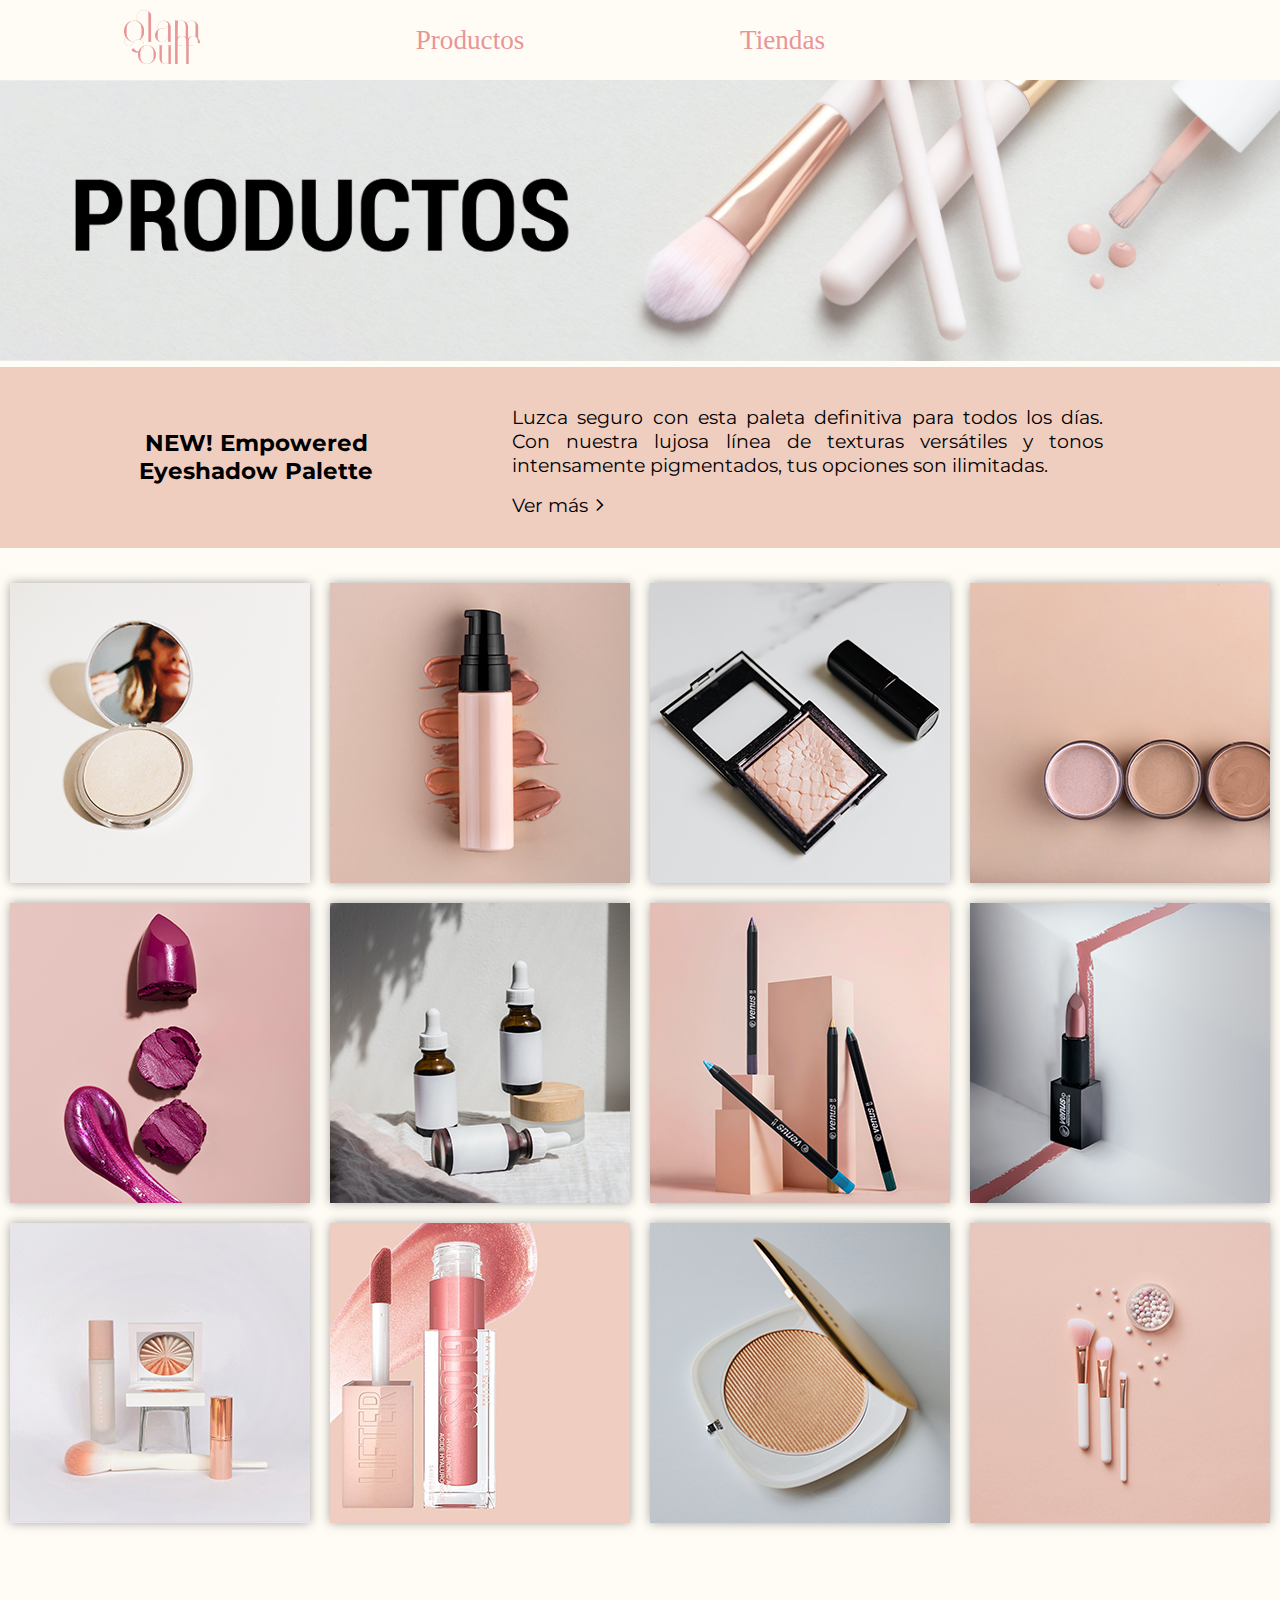
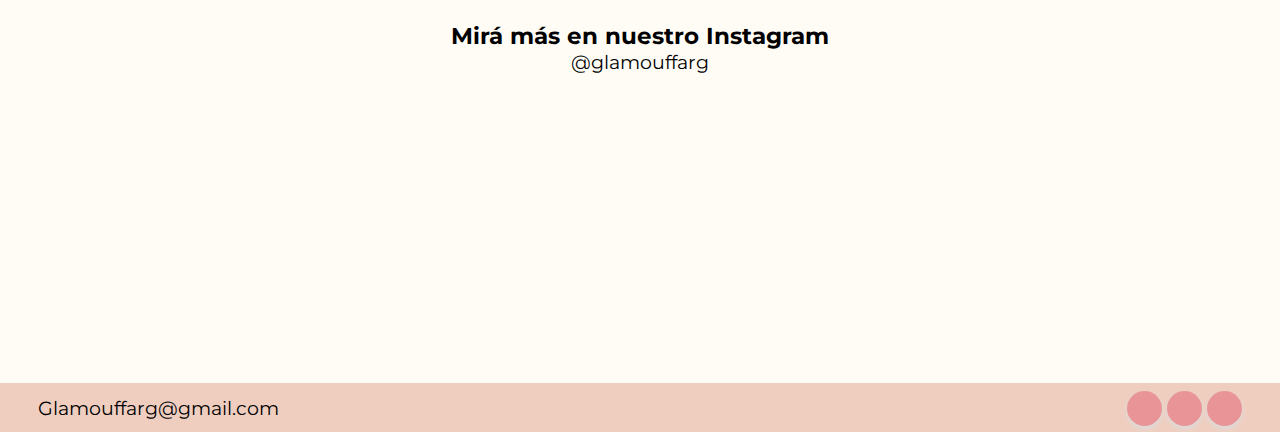
==== commit d769da62: "transition" ====
--- a/productos.html
+++ b/productos.html
@@ -18,7 +18,7 @@
 <body>
   <header class="header2">  
 
-    <div class="logo2"><a href="index.html"><img src="imagenes/logo_glam.png" alt="logo"></a></div>
+    <div class="logo2 zoom"><a href="index.html"><img src="imagenes/logo_glam.png" alt="logo"></a></div>
 
     <nav class="navbar2" id="navegador"> 
       <a href="javascript:void(0);" class="icon" onclick="myFunction()"><i class="fa fa-bars"></i></a>
@@ -69,11 +69,15 @@
         <p class="caption">Mirá más en nuestro Instagram</p>
         <a href="productos.html"><P class="cuenta" >@glamouffarg</P></a>
         <!-- SnapWidget -->
-<iframe src="https://snapwidget.com/embed/1013788" class="snapwidget-widget" allowtransparency="true" frameborder="0" scrolling="no" style="border:none; overflow:hidden;  width:600px; height:200px"></iframe>
+        <iframe src="https://snapwidget.com/embed/1013788" class="snapwidget-widget" allowtransparency="true" frameborder="0" scrolling="no" style="border:none; overflow:hidden;  width:600px; height:200px"></iframe>
       </div>
 
     </article>
     
+    <div class="container">
+      <button onclick="topFunction()" id="myBtn" title="Go to top">Top</button> 
+    </div>
+
   </section>
 
   <footer class="footer">  
@@ -103,5 +107,28 @@
           x.className = "navbar2";
       }
   }
+        // SCROLL TO TOP:
+
+        let buttonTop = document.getElementById("myBtn");
+
+      // Al hacer scroll down 20px del top del documento, mostrar el boton
+      window.onscroll = function() { 
+          scrollFunction()
+      };
+
+      function scrollFunction() {
+      if (document.body.scrollTop > 20 || document.documentElement.scrollTop > 20) {
+          buttonTop.style.display = "block";
+      } else {
+          buttonTop.style.display = "none";
+      }
+      }
+
+      // Al hacer click, hacer scroll al top del documento
+      function topFunction() {
+          document.body.scrollTop = 0; // Safari
+          document.documentElement.scrollTop = 0; // Chrome, Firefox, IE and Opera
+      } 
+
 </script>
 </html>--- a/css/estilos.css
+++ b/css/estilos.css
@@ -101,6 +101,7 @@
 .fade {
   animation-name: fade;
   animation-duration: 1.5s;
+  
 }
 
 @keyframes fade {
@@ -111,21 +112,26 @@
 #myBtn {
   display: none; /* Esconder por default */
   position: fixed; /* Position */
-  bottom: 3%;
+  bottom: 8%;
   right: 4%; 
   z-index: 99; /* Que nada se superponga */
   border: none; 
   outline: none; 
-  background-color: rgb(208, 2, 2);
-  color: #f2f2f2; 
+  text-transform: uppercase;
+  background-color: #EFCEC0;
+  color: black; 
   cursor: pointer; 
   padding: 1rem;
-  border-radius: 10px;
+  border-radius: 50px;
+  font-family: 'Montserrat', sans-serif;
+  font-weight: bold;
   font-size: 1.1rem;
 }
 
 #myBtn:hover {
-  background-color: #555; /* Add a dark-grey background on hover */
+  background-color: #E99598; /* Add a dark-grey background on hover */
+   
+  color: black;
 }
 
 
@@ -359,6 +365,8 @@
 .nombre {
   display: inline-block;
   margin-left: 2em;
+  text-decoration: none;
+  color: black;
 }
 
 
@@ -408,6 +416,13 @@
 
 .logo2 a img{
   width: 100%;
+}
+.zoom {
+  transition: transform .2s;
+}
+
+.zoom:hover {
+  transform: scale(1.3); 
 }
 
 .navbar2{
@@ -507,14 +522,12 @@
   transition: all .5s;
   text-align: center;
   font-family: 'Montserrat', sans-serif;
-  background-color:  white;
- 
- box-shadow: 0 0 10px rgb(0 0 0 / 35%);
+
 }
 
 figure:hover > figcaption {
   display: block;
-  transition: all .5s;
+  transition-duration: 20s;
  
 }
 
@@ -612,7 +625,19 @@
     .fa-navicon:before, .fa-reorder:before, .fa-bars:before {
         content: "\f0c9";
         color: #E99598;
-        font-size: 27px;
+        font-size: 40px;
+    }
+
+    figure {
+      display: block;
+      margin: 20px;
+  }
+
+      figcaption {
+        display: block;
+        transition: all .5s;
+        text-align: center;
+        font-family: 'Montserrat', sans-serif;
     }
 
     header {
@@ -657,9 +682,32 @@
 
     .consejos {
       margin-right: 0%;
-    }
-
-   
+      position: absolute;
+      margin-top: 11%;
+      background-color: #FFFCF6;
+      width: 50%;
+      font-size: 35px;
+      height: 7%;
+      text-align: center;
+      align-items: center;
+      justify-content: center;
+      display: flex;
+  }
+    
+
+    .productos {
+      grid-area: productos;
+      position: absolute;
+      margin-top: 3%;
+      
+      background-color: #FFFCF6;
+      width: 50%;
+      font-size: 35px;
+      height: 7%;
+      text-align: center;
+      justify-content: center;
+      display: flex;
+  }
   
   .logo2 {
     grid-area: logo;
@@ -674,7 +722,7 @@
     padding: 0px;
     align-items: center;
     text-align: center;
-    height: fit-content;
+    height: 110px;
     
     display: grid;
     grid-template-columns: 300px auto;
@@ -696,6 +744,11 @@
     "consejos";
   }  
 
+  
+  nav ul li {
+    display: contents;
+    text-align: center;
+}
 
   .main {
     grid-area: main;
@@ -703,7 +756,7 @@
     display: grid;
     column-gap: 5px;
       grid-template-columns: 100%;
-      grid-template-rows: 150px auto;
+     
       row-gap: 5px;
       grid-template-areas: 
   
@@ -732,11 +785,7 @@
   }
   
  
-  
-  nav ul li {
-      display: contents;
-      text-align: center;
-  }
+
   
   .slider {
       text-align: center;
@@ -922,7 +971,7 @@
     overflow:hidden;
   }
 
-  .destacados img:hover {filter: opacity(.5);}
+  
 
   .title {
     grid-area: title;
@@ -943,22 +992,8 @@
   .galeria2 img:hover {filter: opacity(.5);}
 
 
-  figcaption {
-    display:none; 
-    transition: all .5s;
-    text-align: center;
-    font-family: 'Montserrat', sans-serif;
-    background-color:  white;
-   
-   box-shadow: 0 0 10px rgb(0 0 0 / 35%);
-   
-  }
-  
-  figure:hover > figcaption {
-    display: block;
-    transition: all .5s;
-   
-  }
+  
+
  
   .material-symbols-outlined {
     font-variation-settings:
@@ -1031,10 +1066,13 @@
     margin-top: 3%;
     margin-bottom: 2%;
   }
-
+  iframe.snapwidget-widget {
+    width: 100%;
+  }
   .instagram {
     text-align: center;
-   margin-bottom: 2%;
+   margin-bottom: 4%;
+   margin-top: 6%;
   }
   
   .caption {
@@ -1052,8 +1090,79 @@
     margin-bottom: 2%;
   }
 
-
-}
+  .text {
+    color: white;
+    font-size: 30px;
+    position: absolute;
+    top: 50%;
+    bottom: 50%;
+    width: 100%;
+    text-align: center;
+    font-family: 'Montserrat', sans-serif;
+    font-weight: 600;
+  }
+  .redes2>a {
+    display: inline-block;
+    width: 65px;
+    height: 65px;
+    padding: 0 10px;
+    background-color: #E99598;
+    color: white;
+    line-height: 35px;
+    font-size: 28px;
+    box-shadow: 0 3px 5px 0px gainsboro;
+    transition: .2s;
+    border-radius: 50%;
+    text-align: center;
+  align-items: center;
+  justify-content: center;
+  
+  }
+ a.instagram {
+  margin-right: 30px;
+ 
+  margin-left: 30px;
+  margin-top: 0;
+  margin-bottom: 0;
+ }
+ a.twitter {
+  margin-right: 30px;
+ 
+  margin-left: 30px;
+  margin-top: 0;
+  margin-bottom: 0;
+ }
+ a.facebook {
+  margin-right: 30px;
+ 
+  margin-left: 30px;
+  margin-top: 0;
+  margin-bottom: 0;
+ }
+
+ #myBtn {
+  display: none; /* Esconder por default */
+  position: fixed; /* Position */
+  bottom: 28%;
+  right: 4%; 
+  z-index: 99; /* Que nada se superponga */
+  border: none; 
+  outline: none; 
+  text-transform: uppercase;
+  background-color: #EFCEC0;
+  color: black; 
+  cursor: pointer; 
+  padding: 1rem;
+  border-radius: 50px;
+  font-family: 'Montserrat', sans-serif;
+  font-weight: bold;
+  font-size: 1.1rem;
+}
+
+
+}
+  
+
 
 
 
@@ -1077,7 +1186,7 @@
     display: grid;
     
       grid-template-columns: 40% 60%;
-      grid-template-rows: 200px auto;
+      
       row-gap: 10px;
       column-gap: 40px;
       grid-template-areas: 
@@ -1245,7 +1354,7 @@
     padding: 0px;
     align-items: center;
     text-align: center;
-    height: fit-content;
+    height: 77px;
     
     display: grid;
     grid-template-columns: 25% 75%;
@@ -1340,9 +1449,9 @@
 
   .destacados img {
     display: block;
-    margin: 10px;
-    overflow:hidden;
-  }
+    margin: 34px;
+    overflow: hidden;
+}
 
   .destacados img:hover {filter: opacity(.5);}
 
@@ -1362,21 +1471,15 @@
 
 
   figcaption {
-    display:none; 
+    display:block; 
     transition: all .5s;
     text-align: center;
     font-family: 'Montserrat', sans-serif;
-    background-color:  white;
    
-   box-shadow: 0 0 10px rgb(0 0 0 / 35%);
    
   }
   
-  figure:hover > figcaption {
-    display: block;
-    transition: all .5s;
-   
-  }
+ 
  
   .material-symbols-outlined {
     font-variation-settings:
@@ -1478,6 +1581,39 @@
     color: black;
     margin-bottom: 2%;
   }
+
+  .text {
+    color: white;
+    font-size: 40px;
+    position: absolute;
+    top: 50%;
+    bottom: 50%;
+    width: 100%;
+    text-align: center;
+    font-family: 'Montserrat', sans-serif;
+    font-weight: 600;
+  }
+
+  #myBtn {
+    display: none; /* Esconder por default */
+    position: fixed; /* Position */
+    bottom: 10%;
+    right: 4%; 
+    z-index: 99; /* Que nada se superponga */
+    border: none; 
+    outline: none; 
+    text-transform: uppercase;
+    background-color: #EFCEC0;
+    color: black; 
+    cursor: pointer; 
+    padding: 1rem;
+    border-radius: 50px;
+    font-family: 'Montserrat', sans-serif;
+    font-weight: bold;
+    font-size: 1.1rem;
+  }
+
+
 }
 
 
@@ -1497,7 +1633,7 @@
     display: grid;
     
       grid-template-columns: 40% 60%;
-      grid-template-rows: 250px auto;
+      grid-template-rows: auto;
       column-gap: 50px;
       grid-template-areas: 
   
@@ -1579,9 +1715,9 @@
     transition: all .5s;
     text-align: center;
     font-family: 'Montserrat', sans-serif;
-    background-color:  white;
+    
    
-   box-shadow: 0 0 10px rgb(0 0 0 / 35%);
+   
    
   }
   
@@ -1692,7 +1828,27 @@
     margin-bottom: 2%;
   }
   
- 
+  #myBtn {
+    display: none; /* Esconder por default */
+    position: fixed; /* Position */
+    bottom: 10%;
+    right: 4%; 
+    z-index: 99; /* Que nada se superponga */
+    border: none; 
+    outline: none; 
+    text-transform: uppercase;
+    background-color: #EFCEC0;
+    color: black; 
+    cursor: pointer; 
+    padding: 1rem;
+    border-radius: 50px;
+    font-family: 'Montserrat', sans-serif;
+    font-weight: bold;
+    font-size: 1.1rem;
+  }
+  .header2 {
+    height: 80px;
+  }
 
 }
 
@@ -1838,7 +1994,8 @@
     overflow:hidden;
   }
 
-  .destacados img:hover {filter: opacity(.5);}
+  .destacados img:hover {filter: opacity(.5);
+  transition-duration: 1.5s;}
 
   .title {
     grid-area: title;
@@ -1864,9 +2021,7 @@
     transition: all .5s;
     text-align: center;
     font-family: 'Montserrat', sans-serif;
-    background-color:  white;
-   
-   box-shadow: 0 0 10px rgb(0 0 0 / 35%);
+    
    
   }
   
@@ -1943,17 +2098,10 @@
     display: inline-flex;
     margin-top: 2%;
     margin-bottom: 2%;
-    transition: background-color .2s;
    
-  }
-
-  
-  .ver2icono:hover {
-    background-color: #FFFCF6;
-    box-shadow: 0 0 10px rgb(0 0 0 / 35%);
-    color: black;
-    
-  }
+   
+  }
+
 
   .instagram {
     text-align: center;
@@ -1975,4 +2123,9 @@
     color: black;
     margin-bottom: 2%;
   }
-}+
+  .header2 {
+    height: 80px;
+  }
+}
+
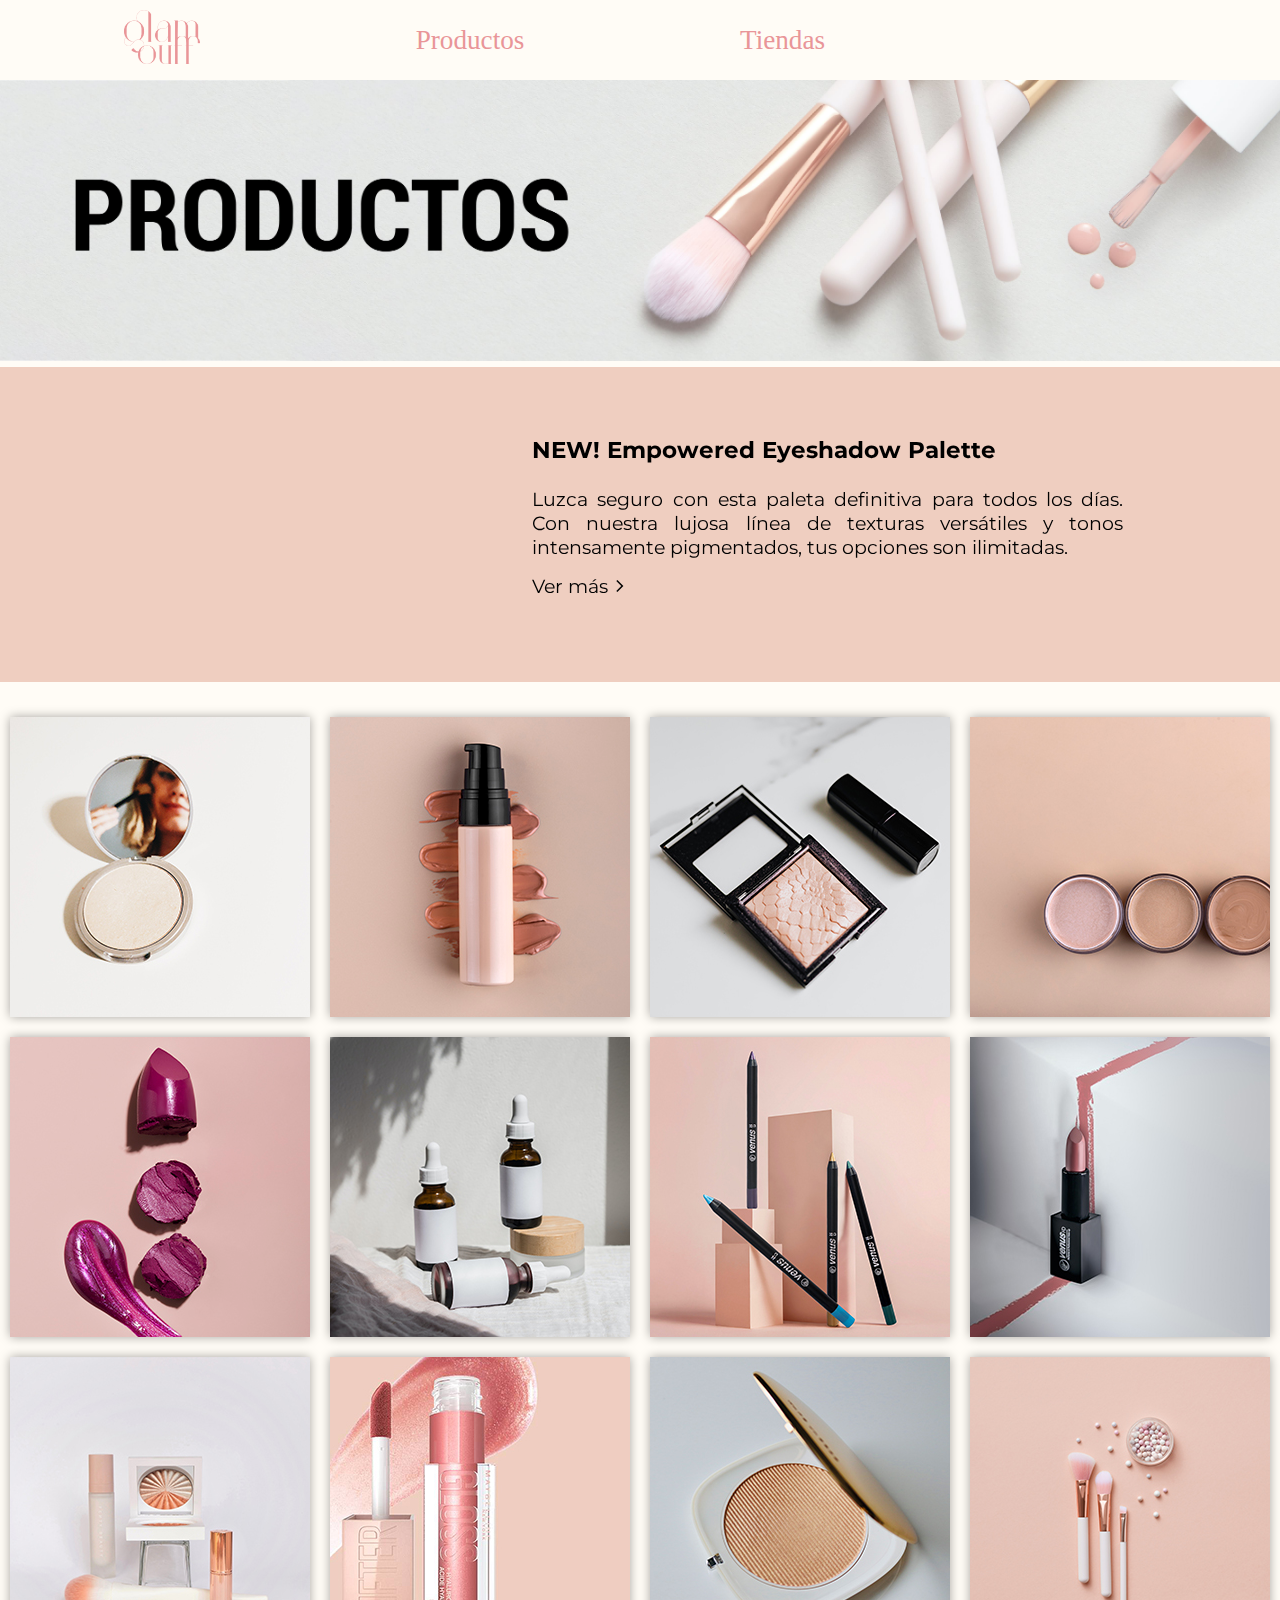
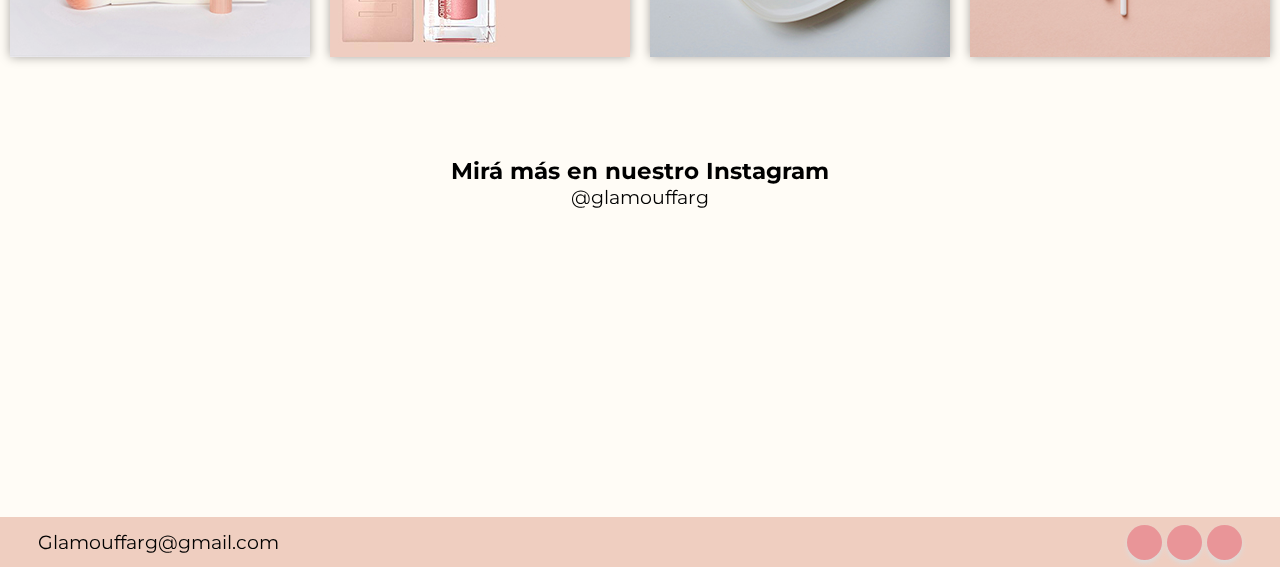
==== commit e97cf636: "ulyimo" ====
--- a/productos.html
+++ b/productos.html
@@ -39,10 +39,14 @@
     <article>
       
       <div class="new">
-        <p class="cajaa">NEW! Empowered Eyeshadow Palette</p>
-        <div class="cajab">
+        <div class="cajaa">
+          <iframe width="560" height="315" src="https://www.youtube.com/embed/WS9kE9tjheM" title="YouTube video player" frameborder="0" allow="accelerometer; autoplay; clipboard-write; encrypted-media; gyroscope; picture-in-picture" allowfullscreen></iframe>
+          
+        </div>
+         <div class="cajab">
+          <p class="cajabtext">NEW! Empowered Eyeshadow Palette</p>
           <p class="newtexto">Luzca seguro con esta paleta definitiva para todos los días. Con nuestra lujosa línea de texturas versátiles y tonos intensamente pigmentados, tus opciones son ilimitadas.</p>
-          <a class="ver2" href="productos.html"><P class="ver2icono">Ver más<span class="material-symbols-outlined">chevron_right</span></P></a>
+          <a class="ver2" href="https://youtu.be/OvAoH9Za-6g"><P class="ver2icono">Ver más<span class="material-symbols-outlined">chevron_right</span></P></a>
         </div>
       </div>
      
--- a/css/estilos.css
+++ b/css/estilos.css
@@ -472,7 +472,7 @@
 }
 
 .button1:hover {
-  color:#F5E1CE;
+  color: white;
 }
 
 
@@ -547,6 +547,41 @@
   height: 33px;
   border-radius: 4px;
 }
+
+.destacados3 {
+  margin-top: 3%;
+  margin-bottom: 3%;
+  padding: 0;
+  
+  list-style: none;
+  display: flex;
+  justify-content: center;
+  flex-wrap: wrap;
+}
+
+
+.destacados3 img {
+  display: block;
+  margin: 10px;
+  box-shadow: 0 0 10px rgb(0 0 0 / 35%);
+}
+
+.figcaption2 {
+  font-size: 12px;
+}
+
+.ubicacion {
+  width: 18px;
+  display: flex;
+  margin: auto;
+  
+  margin-bottom: 2px;
+}
+
+.ver2:hover {
+color: white;
+}
+
 
 /*botones animados de redes sociales*/
 
@@ -628,6 +663,26 @@
         font-size: 40px;
     }
 
+    .text {
+      color: white;
+      font-size: 35px;
+      position: absolute;
+      top: 50%;
+      bottom: 50%;
+      width: 100%;
+      text-align: center;
+      font-family: 'Montserrat', sans-serif;
+      font-weight: 600;
+  }
+  
+    .fab {
+      font-family: "Font Awesome 5 Brands";
+      
+      font-size: 45px;
+      margin-top: 7px;
+      
+  }
+
     figure {
       display: block;
       margin: 20px;
@@ -680,33 +735,34 @@
       }
 
 
-    .consejos {
-      margin-right: 0%;
+      .consejos {
+        margin-right: 0%;
+        position: absolute;
+        margin-top: 108px;
+        background-color: #FFFCF6;
+        width: 50%;
+        font-size: 35px;
+        height: 16%;
+        text-align: center;
+        align-items: center;
+        justify-content: center;
+        display: flex;
+        z-index: 100;
+    }
+    
+   
+    .productos {
+      grid-area: productos;
       position: absolute;
-      margin-top: 11%;
+      margin-top: 30px;
       background-color: #FFFCF6;
       width: 50%;
       font-size: 35px;
-      height: 7%;
-      text-align: center;
-      align-items: center;
-      justify-content: center;
-      display: flex;
-  }
-    
-
-    .productos {
-      grid-area: productos;
-      position: absolute;
-      margin-top: 3%;
-      
-      background-color: #FFFCF6;
-      width: 50%;
-      font-size: 35px;
-      height: 7%;
+      height: 16%;
       text-align: center;
       justify-content: center;
       display: flex;
+      z-index: 100;
   }
   
   .logo2 {
@@ -989,7 +1045,7 @@
     font-size: 0.7em;
   }
 
-  .galeria2 img:hover {filter: opacity(.5);}
+  
 
 
   
@@ -1030,9 +1086,23 @@
     font-weight: bold;
     font-size: 1.2em;
     margin-top: 4%;
-
-  }
-
+    margin: auto;
+    padding-top: 2%;
+    width: 100%;
+  }
+
+  .cajabtext{
+    font-family: 'Montserrat', sans-serif;
+    display: flex;
+    justify-content: center;
+    align-items: center;
+    font-weight: bold;
+    font-size: 1.2em;
+    margin-top: 4%;
+    margin: auto;
+    margin-bottom: 2%;
+
+  }
   .cajab {
     grid-area: cajab;
     font-family: 'Montserrat', sans-serif;
@@ -1041,7 +1111,7 @@
     
     flex-direction: column;
     
-    margin-top: 2%;
+    margin-top: 4%;
     margin-bottom: 2%;
   }
 
@@ -1090,17 +1160,7 @@
     margin-bottom: 2%;
   }
 
-  .text {
-    color: white;
-    font-size: 30px;
-    position: absolute;
-    top: 50%;
-    bottom: 50%;
-    width: 100%;
-    text-align: center;
-    font-family: 'Montserrat', sans-serif;
-    font-weight: 600;
-  }
+  
   .redes2>a {
     display: inline-block;
     width: 65px;
@@ -1159,6 +1219,13 @@
   font-size: 1.1rem;
 }
 
+.ubicacion {
+  width: 18px;
+  display: flex;
+  margin: auto;
+  
+  margin-bottom: 2px;
+}
 
 }
   
@@ -1196,6 +1263,8 @@
       "destacados destacados"
       "png caja3";
   }
+
+
 
   .logo {
     width: 100px;
@@ -1505,20 +1574,33 @@
       
       grid-template-areas: 
       "cajaa cajab";
-  }
-
+      column-gap: 28px;
+  }
+
+  
+
+  
   .cajaa {
     grid-area: cajaa;
     font-family: 'Montserrat', sans-serif;
     display: flex;
     align-items: center;
-    font-weight: bold;
-    font-size: 1.2em;
-    text-align: center;
-    padding-left: 6%;
-    padding-right: 6%;
-  }
-
+    width: 100%;
+    padding: 0;
+    margin: auto;
+  }
+
+  .cajabtext{
+    font-family: 'Montserrat', sans-serif;
+      display: flex;
+    
+      font-weight: bold;
+      font-size: 1.2em;
+      margin-left: 0;
+      margin-right: 0;
+      padding-left: 0;
+      padding-right: 0;
+  }
   .cajab {
     grid-area: cajab;
     font-family: 'Montserrat', sans-serif;
@@ -1529,6 +1611,7 @@
     
     margin-top: 2%;
     margin-bottom: 2%;
+    margin-right: 7%;
   }
 
   .ver2 {
@@ -1613,6 +1696,37 @@
     font-size: 1.1rem;
   }
 
+  .destacados3 {
+    margin-top: 3%;
+    margin-bottom: 4%;
+    padding: 0;
+    
+    list-style: none;
+    display: flex;
+    justify-content: center;
+    flex-wrap: wrap;
+  }
+  
+  
+  .destacados3 img {
+    display: block;
+    margin: 40px;
+    box-shadow: 0 0 10px rgb(0 0 0 / 35%);
+    margin-bottom: 20px;
+  }
+  
+  .figcaption2 {
+    font-size: 12px;
+  }
+  
+  .ubicacion {
+    width: 18px;
+    display: flex;
+    margin: auto;
+    
+    margin-bottom: 2px;
+  }
+  
 
 }
 
@@ -1750,21 +1864,31 @@
       grid-template-rows: 100%;
       grid-template-areas: 
       "cajaa cajab";
-  }
-
+      column-gap: 20px;
+  }
+
+  
   .cajaa {
     grid-area: cajaa;
     font-family: 'Montserrat', sans-serif;
     display: flex;
-    
     align-items: center;
-    font-weight: bold;
-    font-size: 1.2em;
-    text-align: center;
-    padding-left: 17%;
-    padding-right: 17%;
-  }
-
+    width: 100%;
+    padding: 0;
+    margin: auto;
+  }
+
+  .cajabtext{
+    font-family: 'Montserrat', sans-serif;
+      display: flex;
+    
+      font-weight: bold;
+      font-size: 1.2em;
+      margin-left: 0;
+      margin-right: 0;
+      padding-left: 0;
+      padding-right: 0;
+  }
   .cajab {
     grid-area: cajab;
     font-family: 'Montserrat', sans-serif;
@@ -1775,7 +1899,9 @@
     
     margin-top: 2%;
     margin-bottom: 2%;
-  }
+    
+  }
+  
 
   .ver2 {
     font-family: 'Montserrat', sans-serif;
@@ -1869,7 +1995,7 @@
       "png caja3";
   }
 
-  
+
   .footer{
     grid-area: footer;
     background-color: #EFCEC0;
@@ -2031,6 +2157,36 @@
    
   }
  
+  .figcaption2 {
+    display:none; 
+    transition: all .5s;
+    text-align: center;
+    font-family: 'Montserrat', sans-serif;
+    
+   
+  }
+
+  .destacados3 img:hover {filter: opacity(.5);
+    transition-duration: 1.5s;}
+
+  .destacados3 :hover > figcaption {
+    display: block;
+    transition: all .5s;
+   
+  }
+
+  .figcaption2 {
+    font-size: 12px;
+  }
+
+  .ubicacion {
+    width: 18px;
+    display: flex;
+    margin: auto;
+    
+    margin-bottom: 2px;
+}
+
   .material-symbols-outlined {
     font-variation-settings:
     'FILL' 0,
@@ -2056,6 +2212,7 @@
       grid-template-rows: 100%;
       grid-template-areas: 
       "cajaa cajab";
+      column-gap: 30px;
   }
 
   .cajaa {
@@ -2066,8 +2223,19 @@
     align-items: center;
     font-weight: bold;
     font-size: 1.2em;
-  }
-
+    margin: auto;
+    width: 100%;
+    
+  }
+
+  .cajabtext {
+    font-family: 'Montserrat', sans-serif;
+    display: flex;
+    
+    align-items: center;
+    font-weight: bold;
+    font-size: 1.2em;
+  }
   .cajab {
     grid-area: cajab;
     font-family: 'Montserrat', sans-serif;
